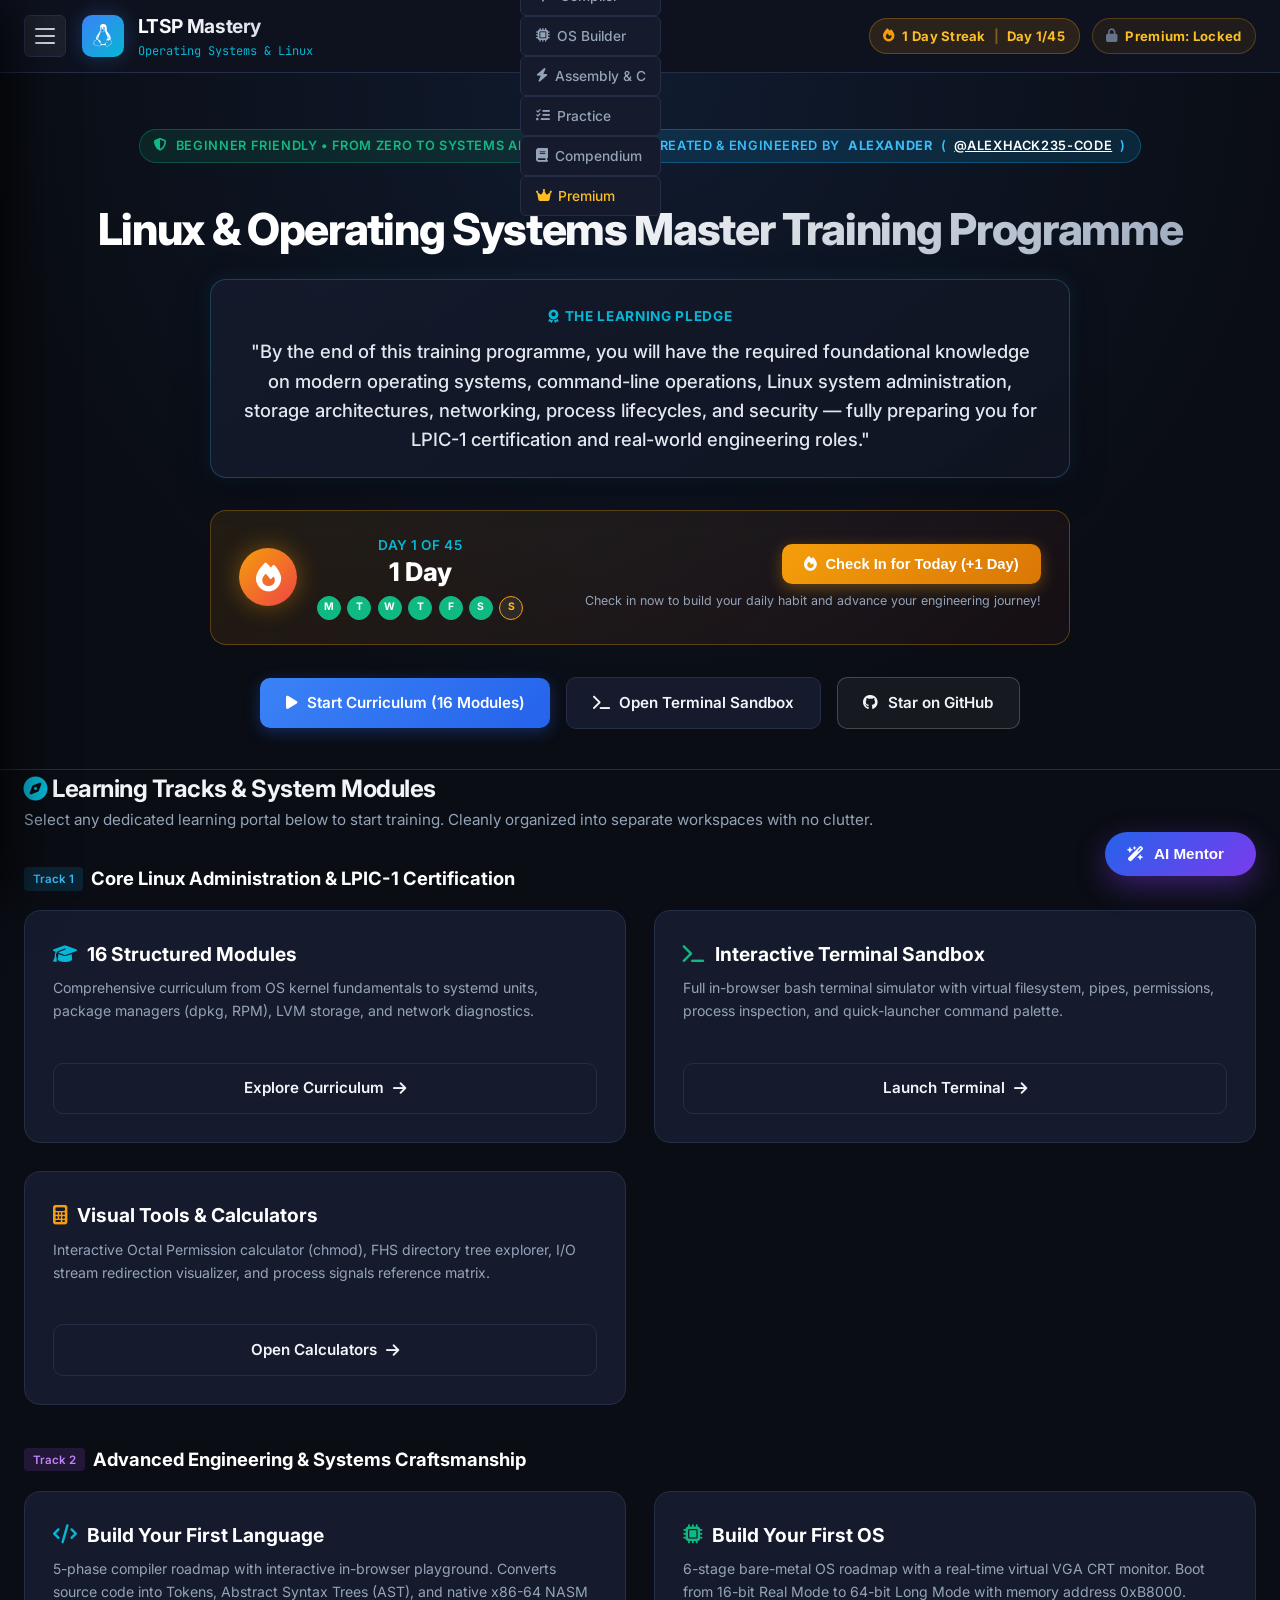
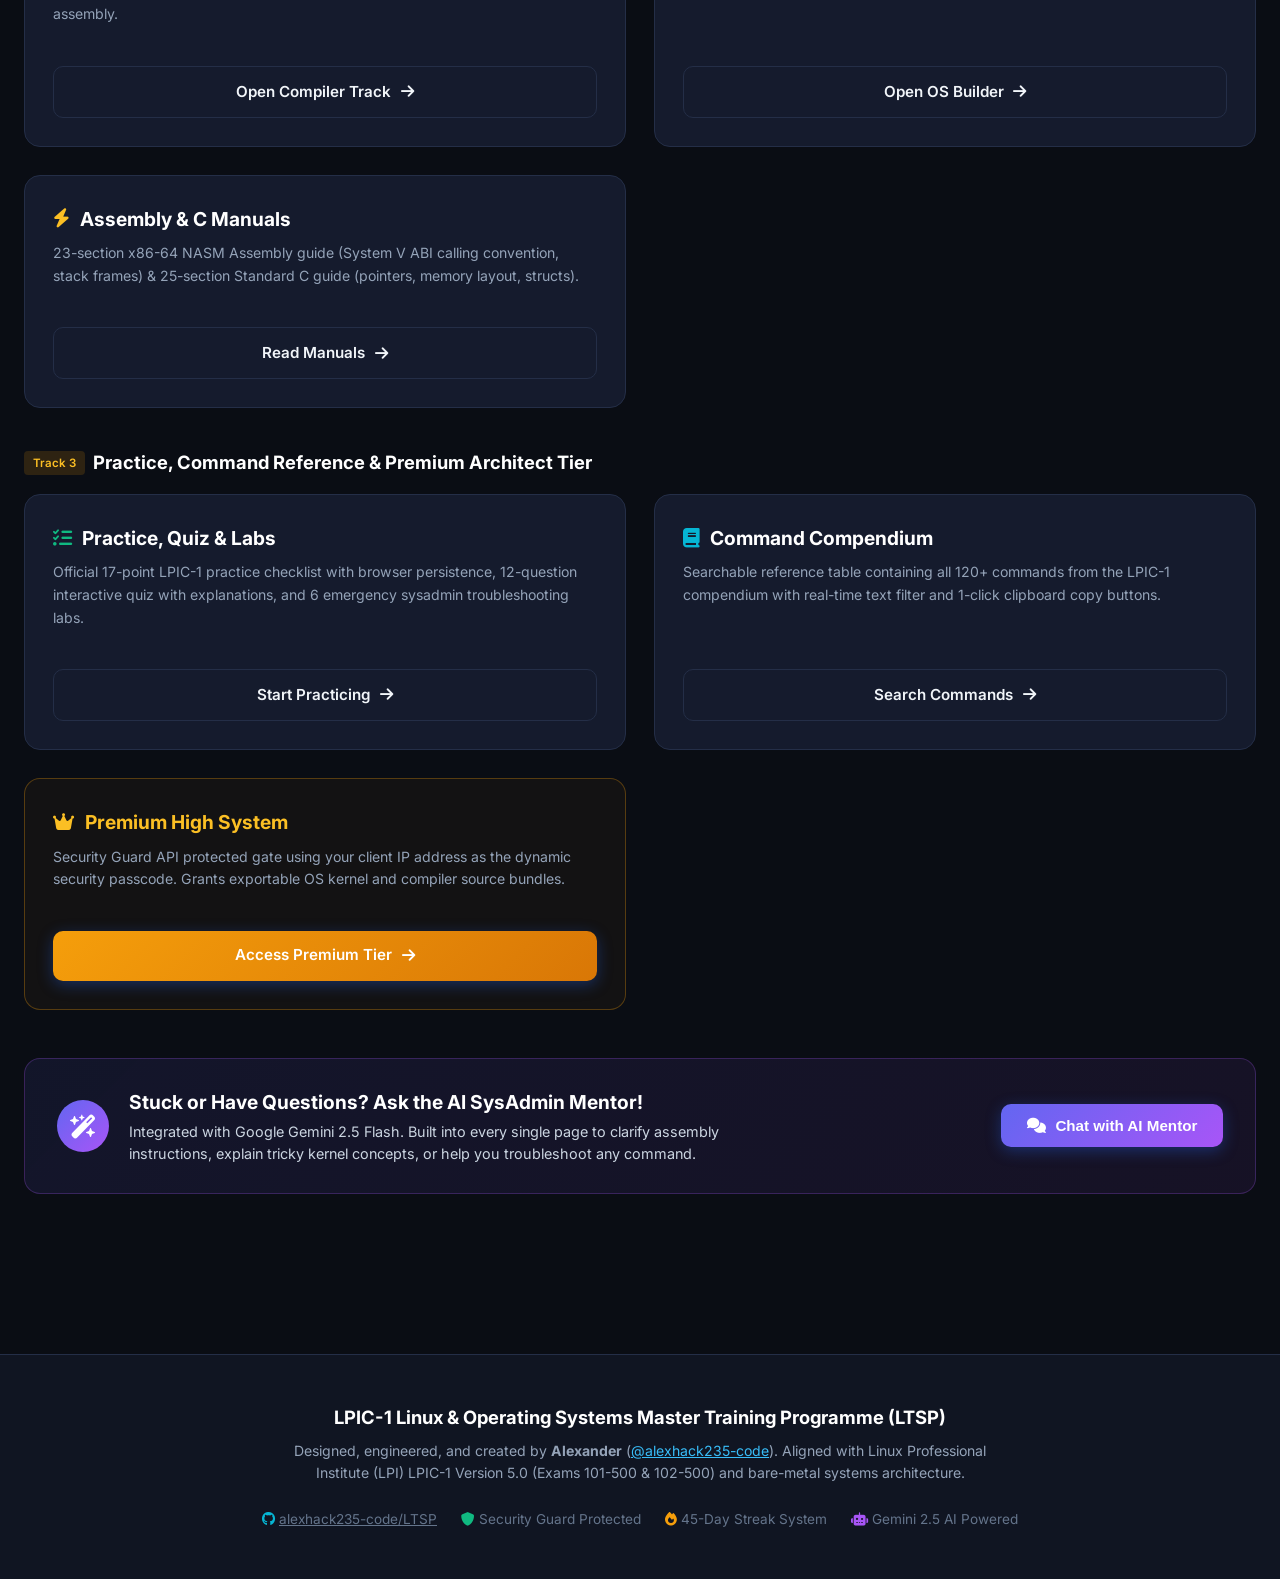
==== index.html @ 134904fe "feat: complete LTSP multi-page training platform & systems engineering suite" ====
<!DOCTYPE html>
<html lang="en">
<head>
  <meta charset="UTF-8">
  <meta name="viewport" content="width=device-width, initial-scale=1.0">
  <title>LTSP • Linux & Operating Systems Master Training Programme</title>
  <link rel="preconnect" href="https://fonts.googleapis.com">
  <link rel="preconnect" href="https://fonts.gstatic.com" crossorigin>
  <link href="https://fonts.googleapis.com/css2?family=Inter:wght@400;500;600;700;800&family=JetBrains+Mono:wght@400;500;700&display=swap" rel="stylesheet">
  <link rel="stylesheet" href="https://cdnjs.cloudflare.com/ajax/libs/font-awesome/6.5.1/css/all.min.css" />
  <link rel="stylesheet" href="css/styles.css">
</head>
<body>

  <!-- Top Header with Hamburger -->
  <header class="site-header">
    <div class="container header-inner">
      <div style="display: flex; align-items: center; gap: 1rem;">
        <button class="btn-hamburger" id="btn-hamburger" aria-label="Open Navigation Menu">
          <span></span><span></span><span></span>
        </button>
        <div class="brand-logo" onclick="location.href='index.html'">
          <div class="brand-icon"><i class="fa-brands fa-linux"></i></div>
          <div class="brand-text">
            <h1>LTSP Mastery</h1>
            <div class="brand-tagline">Operating Systems & Linux</div>
          </div>
        </div>
      </div>

      <!-- Quick Nav Links on Desktop -->
      <nav class="header-quick-nav">
        <a href="curriculum.html" class="quick-nav-link"><i class="fa-solid fa-graduation-cap"></i> Curriculum</a>
        <a href="terminal.html" class="quick-nav-link"><i class="fa-solid fa-terminal"></i> Terminal</a>
        <a href="tools.html" class="quick-nav-link"><i class="fa-solid fa-calculator"></i> Tools</a>
        <a href="language_builder.html" class="quick-nav-link"><i class="fa-solid fa-code"></i> Compiler</a>
        <a href="os_builder.html" class="quick-nav-link"><i class="fa-solid fa-microchip"></i> OS Builder</a>
        <a href="reference.html" class="quick-nav-link"><i class="fa-solid fa-bolt"></i> Assembly & C</a>
        <a href="practice.html" class="quick-nav-link"><i class="fa-solid fa-list-check"></i> Practice</a>
        <a href="compendium.html" class="quick-nav-link"><i class="fa-solid fa-book"></i> Compendium</a>
        <a href="premium.html" class="quick-nav-link" style="color: #fbbf24;"><i class="fa-solid fa-crown"></i> Premium</a>
      </nav>

      <div style="display: flex; align-items: center; gap: 0.75rem;">
        <div class="streak-navbar-badge" id="nav-streak-pill">
          <i class="fa-solid fa-fire text-warning"></i> <span>1 Day Streak</span>
        </div>
        <div class="streak-navbar-badge" id="nav-premium-badge" style="background: rgba(245,158,11,0.08); border-color: rgba(245,158,11,0.25);">
          <i class="fa-solid fa-lock text-muted"></i> <span>Premium: Locked</span>
        </div>
      </div>
    </div>
  </header>

  <!-- Hero Welcome Banner -->
  <section class="hero-banner">
    <div class="container">
      
      <div style="display: flex; align-items: center; justify-content: center; gap: 0.75rem; flex-wrap: wrap; margin-bottom: 1.25rem;">
        <div class="hero-pill">
          <i class="fa-solid fa-shield-halved"></i> Beginner Friendly • From Zero to Systems Architect
        </div>
        <div class="hero-pill" style="background: rgba(14, 165, 233, 0.15); border-color: rgba(14, 165, 233, 0.35); color: #38bdf8;">
          <i class="fa-brands fa-github"></i> Created & Engineered by <strong>Alexander</strong> (<a href="https://github.com/alexhack235-code/LTSP" target="_blank" style="color: #fff; text-decoration: underline;">@alexhack235-code</a>)
        </div>
      </div>

      <h2 class="hero-title">Linux & Operating Systems Master Training Programme</h2>
      
      <!-- Primary Learning Pledge -->
      <div class="hero-pledge-card">
        <div class="hero-pledge-badge">
          <i class="fa-solid fa-award"></i> The Learning Pledge
        </div>
        <p class="hero-pledge-text">
          "By the end of this training programme, you will have the required foundational knowledge on modern operating systems, command-line operations, Linux system administration, storage architectures, networking, process lifecycles, and security — fully preparing you for LPIC-1 certification and real-world engineering roles."
        </p>
      </div>

      <!-- Interactive Day & Streak Counter Widget -->
      <div class="streak-card-wrapper">
        <div class="streak-card-left">
          <div class="flame-icon-big">
            <i class="fa-solid fa-fire"></i>
          </div>
          <div>
            <div class="streak-challenge-text" id="challenge-day-big">Day 1 of 45-Day Systems Journey</div>
            <div class="streak-count-text" id="streak-count-big">1 Day Streak</div>
            <div class="streak-week-dots" id="streak-week-dots"></div>
          </div>
        </div>
        <div style="text-align: right;">
          <button class="btn-checkin" id="btn-daily-checkin">
            <i class="fa-solid fa-fire"></i> Check In for Today (+1 Day)
          </button>
          <div style="font-size: 0.78rem; color: #94a3b8; margin-top: 0.4rem;" id="streak-status-msg">
            Check in now to build your daily habit and advance your engineering journey!
          </div>
        </div>
      </div>

      <!-- Fast Action CTA Buttons -->
      <div class="hero-actions-row">
        <a href="curriculum.html" class="btn-primary">
          <i class="fa-solid fa-play"></i> Start Curriculum (16 Modules)
        </a>
        <a href="terminal.html" class="btn-secondary">
          <i class="fa-solid fa-terminal"></i> Open Terminal Sandbox
        </a>
        <a href="https://github.com/alexhack235-code/LTSP" target="_blank" class="btn-secondary" style="background: rgba(255,255,255,0.05); border-color: rgba(255,255,255,0.2);">
          <i class="fa-brands fa-github"></i> Star on GitHub
        </a>
      </div>

    </div>
  </section>

  <!-- Main Launchpad & Hub Navigation Section -->
  <main class="container" style="padding-bottom: 5rem;">
    
    <div class="section-header-row" style="margin-bottom: 2rem;">
      <div>
        <h3 class="section-title" style="font-size: 1.5rem;">
          <i class="fa-solid fa-compass" style="color: var(--accent-cyan);"></i> Learning Tracks & System Modules
        </h3>
        <p style="color: var(--text-secondary); font-size: 0.95rem;">
          Select any dedicated learning portal below to start training. Cleanly organized into separate workspaces with no clutter.
        </p>
      </div>
    </div>

    <!-- Category 1: Core Linux Administration & LPIC-1 -->
    <div style="margin-bottom: 2.5rem;">
      <div style="display: flex; align-items: center; gap: 0.5rem; margin-bottom: 1rem;">
        <span class="badge-tag" style="background: rgba(14, 165, 233, 0.15); color: #38bdf8; border-color: rgba(14, 165, 233, 0.3);">Track 1</span>
        <h4 style="font-size: 1.15rem; color: #fff; font-weight: 700;">Core Linux Administration & LPIC-1 Certification</h4>
      </div>

      <div class="tools-grid">
        <!-- Card 1: 16 Modules Curriculum -->
        <div class="tool-card" style="display: flex; flex-direction: column; justify-content: space-between;">
          <div>
            <div class="tool-card-title">
              <i class="fa-solid fa-graduation-cap" style="color: var(--accent-cyan);"></i> 16 Structured Modules
            </div>
            <p class="tool-card-desc">
              Comprehensive curriculum from OS kernel fundamentals to systemd units, package managers (dpkg, RPM), LVM storage, and network diagnostics.
            </p>
          </div>
          <a href="curriculum.html" class="btn-secondary" style="width: 100%; justify-content: center; margin-top: 1rem;">
            Explore Curriculum <i class="fa-solid fa-arrow-right"></i>
          </a>
        </div>

        <!-- Card 2: Interactive Terminal -->
        <div class="tool-card" style="display: flex; flex-direction: column; justify-content: space-between;">
          <div>
            <div class="tool-card-title">
              <i class="fa-solid fa-terminal" style="color: var(--accent-emerald);"></i> Interactive Terminal Sandbox
            </div>
            <p class="tool-card-desc">
              Full in-browser bash terminal simulator with virtual filesystem, pipes, permissions, process inspection, and quick-launcher command palette.
            </p>
          </div>
          <a href="terminal.html" class="btn-secondary" style="width: 100%; justify-content: center; margin-top: 1rem;">
            Launch Terminal <i class="fa-solid fa-arrow-right"></i>
          </a>
        </div>

        <!-- Card 3: Visual Tools -->
        <div class="tool-card" style="display: flex; flex-direction: column; justify-content: space-between;">
          <div>
            <div class="tool-card-title">
              <i class="fa-solid fa-calculator" style="color: var(--accent-amber);"></i> Visual Tools & Calculators
            </div>
            <p class="tool-card-desc">
              Interactive Octal Permission calculator (chmod), FHS directory tree explorer, I/O stream redirection visualizer, and process signals reference matrix.
            </p>
          </div>
          <a href="tools.html" class="btn-secondary" style="width: 100%; justify-content: center; margin-top: 1rem;">
            Open Calculators <i class="fa-solid fa-arrow-right"></i>
          </a>
        </div>
      </div>
    </div>

    <!-- Category 2: Advanced Engineering Tracks -->
    <div style="margin-bottom: 2.5rem;">
      <div style="display: flex; align-items: center; gap: 0.5rem; margin-bottom: 1rem;">
        <span class="badge-tag" style="background: rgba(168, 85, 247, 0.15); color: #c084fc; border-color: rgba(168, 85, 247, 0.3);">Track 2</span>
        <h4 style="font-size: 1.15rem; color: #fff; font-weight: 700;">Advanced Engineering & Systems Craftsmanship</h4>
      </div>

      <div class="tools-grid">
        <!-- Card 4: Build a Language -->
        <div class="tool-card" style="display: flex; flex-direction: column; justify-content: space-between;">
          <div>
            <div class="tool-card-title">
              <i class="fa-solid fa-code" style="color: var(--accent-cyan);"></i> Build Your First Language
            </div>
            <p class="tool-card-desc">
              5-phase compiler roadmap with interactive in-browser playground. Converts source code into Tokens, Abstract Syntax Trees (AST), and native x86-64 NASM assembly.
            </p>
          </div>
          <a href="language_builder.html" class="btn-secondary" style="width: 100%; justify-content: center; margin-top: 1rem;">
            Open Compiler Track <i class="fa-solid fa-arrow-right"></i>
          </a>
        </div>

        <!-- Card 5: Build an OS -->
        <div class="tool-card" style="display: flex; flex-direction: column; justify-content: space-between;">
          <div>
            <div class="tool-card-title">
              <i class="fa-solid fa-microchip" style="color: var(--accent-emerald);"></i> Build Your First OS
            </div>
            <p class="tool-card-desc">
              6-stage bare-metal OS roadmap with a real-time virtual VGA CRT monitor. Boot from 16-bit Real Mode to 64-bit Long Mode with memory address 0xB8000.
            </p>
          </div>
          <a href="os_builder.html" class="btn-secondary" style="width: 100%; justify-content: center; margin-top: 1rem;">
            Open OS Builder <i class="fa-solid fa-arrow-right"></i>
          </a>
        </div>

        <!-- Card 6: Assembly & C Manuals -->
        <div class="tool-card" style="display: flex; flex-direction: column; justify-content: space-between;">
          <div>
            <div class="tool-card-title">
              <i class="fa-solid fa-bolt" style="color: #fbbf24;"></i> Assembly & C Manuals
            </div>
            <p class="tool-card-desc">
              23-section x86-64 NASM Assembly guide (System V ABI calling convention, stack frames) & 25-section Standard C guide (pointers, memory layout, structs).
            </p>
          </div>
          <a href="reference.html" class="btn-secondary" style="width: 100%; justify-content: center; margin-top: 1rem;">
            Read Manuals <i class="fa-solid fa-arrow-right"></i>
          </a>
        </div>
      </div>
    </div>

    <!-- Category 3: Practice, Reference & Premium -->
    <div style="margin-bottom: 2.5rem;">
      <div style="display: flex; align-items: center; gap: 0.5rem; margin-bottom: 1rem;">
        <span class="badge-tag" style="background: rgba(245, 158, 11, 0.15); color: #fbbf24; border-color: rgba(245, 158, 11, 0.3);">Track 3</span>
        <h4 style="font-size: 1.15rem; color: #fff; font-weight: 700;">Practice, Command Reference & Premium Architect Tier</h4>
      </div>

      <div class="tools-grid">
        <!-- Card 7: Practice & Labs -->
        <div class="tool-card" style="display: flex; flex-direction: column; justify-content: space-between;">
          <div>
            <div class="tool-card-title">
              <i class="fa-solid fa-list-check" style="color: var(--accent-emerald);"></i> Practice, Quiz & Labs
            </div>
            <p class="tool-card-desc">
              Official 17-point LPIC-1 practice checklist with browser persistence, 12-question interactive quiz with explanations, and 6 emergency sysadmin troubleshooting labs.
            </p>
          </div>
          <a href="practice.html" class="btn-secondary" style="width: 100%; justify-content: center; margin-top: 1rem;">
            Start Practicing <i class="fa-solid fa-arrow-right"></i>
          </a>
        </div>

        <!-- Card 8: Command Compendium -->
        <div class="tool-card" style="display: flex; flex-direction: column; justify-content: space-between;">
          <div>
            <div class="tool-card-title">
              <i class="fa-solid fa-book" style="color: var(--accent-cyan);"></i> Command Compendium
            </div>
            <p class="tool-card-desc">
              Searchable reference table containing all 120+ commands from the LPIC-1 compendium with real-time text filter and 1-click clipboard copy buttons.
            </p>
          </div>
          <a href="compendium.html" class="btn-secondary" style="width: 100%; justify-content: center; margin-top: 1rem;">
            Search Commands <i class="fa-solid fa-arrow-right"></i>
          </a>
        </div>

        <!-- Card 9: Premium High System -->
        <div class="tool-card" style="display: flex; flex-direction: column; justify-content: space-between; border-color: rgba(245, 158, 11, 0.3); background: rgba(245, 158, 11, 0.04);">
          <div>
            <div class="tool-card-title" style="color: #fbbf24;">
              <i class="fa-solid fa-crown" style="color: #fbbf24;"></i> Premium High System
            </div>
            <p class="tool-card-desc">
              Security Guard API protected gate using your client IP address as the dynamic security passcode. Grants exportable OS kernel and compiler source bundles.
            </p>
          </div>
          <a href="premium.html" class="btn-primary" style="width: 100%; justify-content: center; margin-top: 1rem; background: linear-gradient(135deg, #f59e0b, #d97706);">
            Access Premium Tier <i class="fa-solid fa-arrow-right"></i>
          </a>
        </div>
      </div>
    </div>

    <!-- AI Mentor Spotlight Card -->
    <div style="background: linear-gradient(135deg, rgba(99, 102, 241, 0.1), rgba(168, 85, 247, 0.08)); border: 1px solid rgba(168, 85, 247, 0.25); border-radius: var(--radius-lg); padding: 1.75rem 2rem; display: flex; align-items: center; justify-content: space-between; flex-wrap: wrap; gap: 1.5rem; margin-top: 3rem;">
      <div style="display: flex; align-items: center; gap: 1.25rem;">
        <div style="width: 52px; height: 52px; border-radius: 50%; background: linear-gradient(135deg, #6366f1, #a855f7); display: flex; align-items: center; justify-content: center; color: #fff; font-size: 1.5rem; flex-shrink: 0;">
          <i class="fa-solid fa-wand-magic-sparkles"></i>
        </div>
        <div>
          <h4 style="color: #fff; font-size: 1.2rem; font-weight: 700; margin-bottom: 0.25rem;">
            Stuck or Have Questions? Ask the AI SysAdmin Mentor!
          </h4>
          <p style="color: #cbd5e1; font-size: 0.9rem; max-width: 650px; line-height: 1.5;">
            Integrated with Google Gemini 2.5 Flash. Built into every single page to clarify assembly instructions, explain tricky kernel concepts, or help you troubleshoot any command.
          </p>
        </div>
      </div>
      <button class="btn-primary" onclick="document.getElementById('btn-toggle-gemini')?.click()" style="background: linear-gradient(135deg, #6366f1, #a855f7);">
        <i class="fa-solid fa-comments"></i> Chat with AI Mentor
      </button>
    </div>

  </main>

  <!-- App Footer with Alexander Attribution -->
  <footer style="margin-top: 5rem; border-top: 1px solid var(--border-subtle); padding: 3rem 0; background: var(--bg-secondary); text-align: center;">
    <div class="container">
      <div style="font-weight: 700; color: #fff; font-size: 1.15rem; margin-bottom: 0.5rem;">
        LPIC-1 Linux & Operating Systems Master Training Programme (LTSP)
      </div>
      <p style="font-size: 0.88rem; color: var(--text-secondary); max-width: 700px; margin: 0 auto 1.5rem; line-height: 1.6;">
        Designed, engineered, and created by <strong>Alexander</strong> (<a href="https://github.com/alexhack235-code" target="_blank" style="color: #38bdf8; text-decoration: underline;">@alexhack235-code</a>). Aligned with Linux Professional Institute (LPI) LPIC-1 Version 5.0 (Exams 101-500 & 102-500) and bare-metal systems architecture.
      </p>
      <div style="display: flex; justify-content: center; gap: 1.5rem; font-size: 0.85rem; color: var(--text-muted); flex-wrap: wrap;">
        <span><i class="fa-brands fa-github text-cyan"></i> <a href="https://github.com/alexhack235-code/LTSP" target="_blank" style="color: inherit; text-decoration: underline;">alexhack235-code/LTSP</a></span>
        <span><i class="fa-solid fa-shield text-emerald"></i> Security Guard Protected</span>
        <span><i class="fa-solid fa-fire text-warning"></i> 45-Day Streak System</span>
        <span><i class="fa-solid fa-robot" style="color: #a855f7;"></i> Gemini 2.5 AI Powered</span>
      </div>
    </div>
  </footer>

  <!-- Toast Notification Container -->
  <div class="toast-container" id="toast-container"></div>

  <!-- JavaScript Modules -->
  <script src="js/advanced_data.js"></script>
  <script src="js/advanced_app.js"></script>
  <script src="js/navigation.js"></script>
  <script src="js/ai_assistant.js"></script>
</body>
</html>
---- css/styles.css ----
/* ==========================================================================
   LPIC-1 Linux Training Platform - Master Stylesheet
   Modern, Cyber-Terminal, Accessible & Beginner-Friendly UI
   ========================================================================== */

:root {
  --bg-primary: #0a0d14;
  --bg-secondary: #101522;
  --bg-card: #151b2d;
  --bg-card-hover: #1b233a;
  --bg-code: #0b0f19;
  --border-subtle: #242e47;
  --border-focus: #3b82f6;

  --accent-emerald: #10b981;
  --accent-emerald-glow: rgba(16, 185, 129, 0.2);
  --accent-cyan: #06b6d4;
  --accent-blue: #3b82f6;
  --accent-indigo: #6366f1;
  --accent-amber: #f59e0b;
  --accent-rose: #f43f5e;

  --text-main: #f1f5f9;
  --text-secondary: #94a3b8;
  --text-muted: #64748b;
  --text-highlight: #38bdf8;

  --font-sans: 'Inter', -apple-system, BlinkMacSystemFont, 'Segoe UI', Roboto, sans-serif;
  --font-mono: 'JetBrains Mono', 'Fira Code', Menlo, Monaco, Consolas, monospace;

  --radius-sm: 6px;
  --radius-md: 10px;
  --radius-lg: 16px;
  --radius-xl: 22px;

  --shadow-card: 0 10px 30px -10px rgba(0, 0, 0, 0.5);
  --shadow-glow: 0 0 25px -5px rgba(56, 189, 248, 0.15);
  --transition: all 0.25s cubic-bezier(0.16, 1, 0.3, 1);
}

/* Base & Reset */
* {
  box-sizing: border-box;
  margin: 0;
  padding: 0;
}

body {
  background-color: var(--bg-primary);
  color: var(--text-main);
  font-family: var(--font-sans);
  line-height: 1.6;
  overflow-x: hidden;
  -webkit-font-smoothing: antialiased;
}

a {
  color: var(--accent-cyan);
  text-decoration: none;
  transition: var(--transition);
}

a:hover {
  text-decoration: underline;
}

/* Layout Container */
.container {
  max-width: 1280px;
  margin: 0 auto;
  padding: 0 1.5rem;
}

/* Top App Header / Navbar */
.site-header {
  background: rgba(16, 21, 34, 0.85);
  backdrop-filter: blur(14px);
  border-bottom: 1px solid var(--border-subtle);
  position: sticky;
  top: 0;
  z-index: 100;
}

.header-inner {
  display: flex;
  align-items: center;
  justify-content: space-between;
  height: 72px;
}

.brand-logo {
  display: flex;
  align-items: center;
  gap: 0.85rem;
  cursor: pointer;
}

.brand-icon {
  width: 42px;
  height: 42px;
  background: linear-gradient(135deg, var(--accent-blue), var(--accent-cyan));
  border-radius: var(--radius-md);
  display: flex;
  align-items: center;
  justify-content: center;
  font-size: 1.4rem;
  color: #fff;
  box-shadow: 0 0 20px rgba(59, 130, 246, 0.3);
}

.brand-text h1 {
  font-size: 1.2rem;
  font-weight: 700;
  letter-spacing: -0.02em;
  background: linear-gradient(to right, #fff, #cbd5e1);
  -webkit-background-clip: text;
  -webkit-text-fill-color: transparent;
}

.brand-tagline {
  font-size: 0.75rem;
  color: var(--accent-cyan);
  font-family: var(--font-mono);
}

/* Navigation Tabs */
.nav-tabs-wrapper {
  display: flex;
  gap: 0.35rem;
}

.nav-tab-btn {
  background: transparent;
  border: none;
  color: var(--text-secondary);
  padding: 0.55rem 1rem;
  font-size: 0.9rem;
  font-weight: 500;
  border-radius: var(--radius-sm);
  cursor: pointer;
  display: flex;
  align-items: center;
  gap: 0.5rem;
  transition: var(--transition);
}

.nav-tab-btn:hover {
  color: var(--text-main);
  background: rgba(255, 255, 255, 0.05);
}

.nav-tab-btn.active {
  color: #fff;
  background: var(--bg-card);
  border: 1px solid var(--border-subtle);
  box-shadow: 0 2px 10px rgba(0, 0, 0, 0.2);
}

.nav-tab-btn.active i {
  color: var(--accent-cyan);
}

/* Hero Section */
.hero-banner {
  padding: 3.5rem 0 2.5rem;
  background: radial-gradient(circle at top center, rgba(59, 130, 246, 0.12), transparent 70%);
  border-bottom: 1px solid var(--border-subtle);
  text-align: center;
}

.hero-pill {
  display: inline-flex;
  align-items: center;
  gap: 0.5rem;
  padding: 0.35rem 0.9rem;
  border-radius: 9999px;
  background: rgba(16, 185, 129, 0.12);
  border: 1px solid rgba(16, 185, 129, 0.3);
  color: var(--accent-emerald);
  font-size: 0.8rem;
  font-weight: 600;
  margin-bottom: 1.25rem;
  text-transform: uppercase;
  letter-spacing: 0.05em;
}

.hero-title {
  font-size: 2.75rem;
  font-weight: 800;
  line-height: 1.2;
  letter-spacing: -0.03em;
  margin-bottom: 1rem;
  background: linear-gradient(135deg, #ffffff 40%, #94a3b8 100%);
  -webkit-background-clip: text;
  -webkit-text-fill-color: transparent;
}

.hero-pledge-card {
  max-width: 860px;
  margin: 1.5rem auto 2rem;
  padding: 1.4rem 1.8rem;
  background: linear-gradient(145deg, rgba(21, 27, 45, 0.9), rgba(16, 21, 34, 0.95));
  border: 1px solid rgba(56, 189, 248, 0.25);
  border-radius: var(--radius-lg);
  box-shadow: 0 10px 40px -10px rgba(0, 0, 0, 0.6), 0 0 20px rgba(56, 189, 248, 0.1);
  position: relative;
}

.hero-pledge-badge {
  display: inline-flex;
  align-items: center;
  gap: 0.4rem;
  color: var(--accent-cyan);
  font-size: 0.85rem;
  font-weight: 700;
  text-transform: uppercase;
  letter-spacing: 0.05em;
  margin-bottom: 0.6rem;
}

.hero-pledge-text {
  font-size: 1.15rem;
  color: #e2e8f0;
  font-weight: 500;
  line-height: 1.6;
}

.hero-actions-row {
  display: flex;
  align-items: center;
  justify-content: center;
  gap: 1rem;
  margin-top: 1.5rem;
}

.btn-primary {
  background: linear-gradient(135deg, var(--accent-blue), #2563eb);
  color: #fff;
  border: none;
  padding: 0.8rem 1.6rem;
  font-size: 0.95rem;
  font-weight: 600;
  border-radius: var(--radius-md);
  cursor: pointer;
  display: inline-flex;
  align-items: center;
  gap: 0.6rem;
  box-shadow: 0 4px 15px rgba(37, 99, 235, 0.35);
  transition: var(--transition);
}

.btn-primary:hover {
  transform: translateY(-2px);
  box-shadow: 0 6px 20px rgba(37, 99, 235, 0.5);
  text-decoration: none;
}

.btn-secondary {
  background: var(--bg-card);
  color: var(--text-main);
  border: 1px solid var(--border-subtle);
  padding: 0.8rem 1.6rem;
  font-size: 0.95rem;
  font-weight: 600;
  border-radius: var(--radius-md);
  cursor: pointer;
  display: inline-flex;
  align-items: center;
  gap: 0.6rem;
  transition: var(--transition);
}

.btn-secondary:hover {
  background: var(--bg-card-hover);
  border-color: var(--text-secondary);
  text-decoration: none;
}

/* What You Get Grid */
.what-you-get-grid {
  display: grid;
  grid-template-columns: repeat(auto-fit, minmax(280px, 1fr));
  gap: 1.25rem;
  margin-top: 2rem;
  text-align: left;
}

.feature-box {
  background: var(--bg-card);
  border: 1px solid var(--border-subtle);
  padding: 1.25rem;
  border-radius: var(--radius-md);
  display: flex;
  align-items: flex-start;
  gap: 1rem;
  transition: var(--transition);
}

.feature-box:hover {
  transform: translateY(-3px);
  border-color: rgba(56, 189, 248, 0.4);
  box-shadow: var(--shadow-card);
}

.feature-box i {
  font-size: 1.4rem;
  color: var(--accent-cyan);
  padding: 0.6rem;
  background: rgba(6, 182, 212, 0.1);
  border-radius: var(--radius-sm);
}

.feature-box h4 {
  font-size: 1rem;
  font-weight: 600;
  color: #fff;
  margin-bottom: 0.25rem;
}

.feature-box p {
  font-size: 0.85rem;
  color: var(--text-secondary);
  line-height: 1.45;
}

/* Tab Content Areas */
.tab-pane {
  display: none;
  padding: 2.5rem 0 4rem;
}

.tab-pane.active {
  display: block;
  animation: fadeIn 0.3s ease-in-out;
}

@keyframes fadeIn {
  from { opacity: 0; transform: translateY(6px); }
  to { opacity: 1; transform: translateY(0); }
}

/* Module Accordion */
.section-header-row {
  display: flex;
  align-items: center;
  justify-content: space-between;
  margin-bottom: 1.75rem;
}

.section-title {
  font-size: 1.75rem;
  font-weight: 700;
  letter-spacing: -0.02em;
}

.module-card {
  background: var(--bg-card);
  border: 1px solid var(--border-subtle);
  border-radius: var(--radius-lg);
  margin-bottom: 1.25rem;
  overflow: hidden;
  transition: var(--transition);
}

.module-card:hover {
  border-color: rgba(59, 130, 246, 0.3);
}

.module-header {
  padding: 1.25rem 1.5rem;
  display: flex;
  align-items: center;
  justify-content: space-between;
  cursor: pointer;
  user-select: none;
  background: var(--bg-card);
  transition: var(--transition);
}

.module-header:hover {
  background: var(--bg-card-hover);
}

.module-header-left {
  display: flex;
  align-items: center;
  gap: 1.2rem;
}

.module-icon-box {
  width: 48px;
  height: 48px;
  border-radius: var(--radius-md);
  background: rgba(59, 130, 246, 0.1);
  border: 1px solid rgba(59, 130, 246, 0.25);
  display: flex;
  align-items: center;
  justify-content: center;
  font-size: 1.25rem;
  color: var(--accent-cyan);
}

.module-badge-row {
  display: flex;
  gap: 0.5rem;
  margin-bottom: 0.25rem;
}

.badge-module {
  font-size: 0.72rem;
  font-weight: 700;
  text-transform: uppercase;
  background: rgba(59, 130, 246, 0.2);
  color: var(--accent-blue);
  padding: 0.15rem 0.55rem;
  border-radius: 4px;
}

.badge-tag {
  font-size: 0.72rem;
  font-weight: 600;
  background: rgba(255, 255, 255, 0.06);
  color: var(--text-secondary);
  padding: 0.15rem 0.55rem;
  border-radius: 4px;
}

.module-title {
  font-size: 1.15rem;
  font-weight: 600;
  color: #fff;
}

.module-header-right {
  display: flex;
  align-items: center;
  gap: 1rem;
}

.cmd-count {
  font-size: 0.85rem;
  color: var(--text-muted);
  font-family: var(--font-mono);
}

.toggle-arrow {
  color: var(--text-secondary);
  transition: transform 0.3s ease;
}

.module-card.open .toggle-arrow {
  transform: rotate(180deg);
}

.module-content {
  display: none;
  padding: 1.5rem;
  border-top: 1px solid var(--border-subtle);
  background: rgba(16, 21, 34, 0.5);
}

.module-card.open .module-content {
  display: block;
}

/* Module Summary & Analogy Box */
.module-summary-box {
  margin-bottom: 1.5rem;
}

.module-desc {
  font-size: 0.95rem;
  color: #cbd5e1;
  margin-bottom: 1rem;
}

.beginner-analogy-box {
  background: linear-gradient(135deg, rgba(245, 158, 11, 0.08), rgba(245, 158, 11, 0.03));
  border-left: 4px solid var(--accent-amber);
  border-radius: 0 var(--radius-sm) var(--radius-sm) 0;
  padding: 1rem 1.25rem;
}

.analogy-badge {
  font-size: 0.8rem;
  font-weight: 700;
  color: var(--accent-amber);
  text-transform: uppercase;
  letter-spacing: 0.05em;
  margin-bottom: 0.4rem;
  display: flex;
  align-items: center;
  gap: 0.4rem;
}

.analogy-text {
  font-size: 0.92rem;
  color: #fde68a;
  line-height: 1.5;
}

/* Key Concepts Cards */
.concepts-section {
  margin-bottom: 1.75rem;
}

.section-subheading {
  font-size: 0.95rem;
  font-weight: 700;
  text-transform: uppercase;
  letter-spacing: 0.05em;
  color: var(--accent-cyan);
  margin-bottom: 0.9rem;
  display: flex;
  align-items: center;
  gap: 0.5rem;
}

.concepts-grid {
  display: grid;
  grid-template-columns: repeat(auto-fit, minmax(280px, 1fr));
  gap: 1rem;
}

.concept-card {
  background: var(--bg-card);
  border: 1px solid var(--border-subtle);
  border-radius: var(--radius-md);
  padding: 1rem;
}

.concept-title {
  font-size: 0.95rem;
  font-weight: 600;
  color: #fff;
  margin-bottom: 0.4rem;
}

.concept-text {
  font-size: 0.85rem;
  color: var(--text-secondary);
  line-height: 1.5;
}

/* Commands Table */
.commands-table-wrapper {
  overflow-x: auto;
  border-radius: var(--radius-md);
  border: 1px solid var(--border-subtle);
  background: var(--bg-code);
}

.commands-table {
  width: 100%;
  border-collapse: collapse;
  font-size: 0.9rem;
  text-align: left;
}

.commands-table th {
  background: rgba(255, 255, 255, 0.03);
  padding: 0.85rem 1rem;
  font-weight: 600;
  color: var(--text-secondary);
  border-bottom: 1px solid var(--border-subtle);
  font-size: 0.8rem;
  text-transform: uppercase;
  letter-spacing: 0.05em;
}

.commands-table td {
  padding: 0.85rem 1rem;
  border-bottom: 1px solid rgba(255, 255, 255, 0.04);
  vertical-align: middle;
}

.commands-table tr:last-child td {
  border-bottom: none;
}

.commands-table tr:hover {
  background: rgba(255, 255, 255, 0.02);
}

.cmd-name {
  font-family: var(--font-mono);
  font-weight: 700;
  color: #38bdf8;
  font-size: 0.95rem;
}

.cmd-purpose {
  color: #e2e8f0;
  font-weight: 500;
}

.cmd-tip {
  font-size: 0.8rem;
  color: var(--text-muted);
  margin-top: 0.25rem;
  display: flex;
  align-items: center;
  gap: 0.4rem;
}

.cmd-tip i {
  color: var(--accent-cyan);
}

.cmd-example-block {
  background: rgba(0, 0, 0, 0.4);
  border: 1px solid rgba(255, 255, 255, 0.08);
  border-radius: 4px;
  padding: 0.35rem 0.65rem;
  font-family: var(--font-mono);
  font-size: 0.85rem;
  color: #a7f3d0;
  display: inline-block;
  white-space: nowrap;
}

.btn-copy-code {
  background: rgba(255, 255, 255, 0.05);
  border: 1px solid var(--border-subtle);
  color: var(--text-secondary);
  border-radius: var(--radius-sm);
  padding: 0.35rem 0.65rem;
  font-size: 0.78rem;
  cursor: pointer;
  display: flex;
  align-items: center;
  gap: 0.35rem;
  transition: var(--transition);
}

.btn-copy-code:hover {
  background: rgba(255, 255, 255, 0.12);
  color: #fff;
  border-color: var(--text-secondary);
}

.btn-copy-code.btn-copied {
  background: rgba(16, 185, 129, 0.2);
  color: var(--accent-emerald);
  border-color: var(--accent-emerald);
}

/* ==========================================================================
   Terminal Window Simulator Styling
   ========================================================================== */
.terminal-window {
  background: #090d16;
  border: 1px solid #232d42;
  border-radius: var(--radius-lg);
  box-shadow: 0 25px 60px -15px rgba(0, 0, 0, 0.8), 0 0 30px rgba(6, 182, 212, 0.1);
  overflow: hidden;
  font-family: var(--font-mono);
}

.terminal-titlebar {
  background: #121826;
  padding: 0.75rem 1.25rem;
  display: flex;
  align-items: center;
  justify-content: space-between;
  border-bottom: 1px solid #232d42;
}

.terminal-dots {
  display: flex;
  gap: 0.5rem;
}

.dot {
  width: 12px;
  height: 12px;
  border-radius: 50%;
}

.dot-red { background: #ef4444; }
.dot-yellow { background: #f59e0b; }
.dot-green { background: #10b981; }

.terminal-title {
  font-size: 0.82rem;
  color: #94a3b8;
  font-weight: 500;
}

.terminal-actions {
  display: flex;
  gap: 0.5rem;
}

.btn-term-action {
  background: rgba(255, 255, 255, 0.06);
  border: 1px solid #2b354c;
  color: #cbd5e1;
  font-size: 0.75rem;
  padding: 0.2rem 0.6rem;
  border-radius: 4px;
  cursor: pointer;
  transition: var(--transition);
}

.btn-term-action:hover {
  background: rgba(255, 255, 255, 0.15);
  color: #fff;
}

.terminal-body {
  height: 480px;
  padding: 1.25rem;
  overflow-y: auto;
  font-size: 0.9rem;
  line-height: 1.5;
  color: #e2e8f0;
}

.term-line {
  margin-bottom: 0.35rem;
  white-space: pre-wrap;
  word-break: break-all;
}

.welcome-msg {
  padding-bottom: 0.8rem;
  margin-bottom: 0.8rem;
  border-bottom: 1px dashed #232d42;
}

.badge-code {
  background: #1e293b;
  color: #38bdf8;
  padding: 0.15rem 0.4rem;
  border-radius: 4px;
  font-size: 0.85em;
}

.terminal-input-bar {
  display: flex;
  align-items: center;
  padding: 0.8rem 1.25rem;
  background: #0d121f;
  border-top: 1px solid #232d42;
}

.term-prompt {
  white-space: nowrap;
  font-weight: 600;
}

.prompt-user {
  color: #10b981;
}

.prompt-path {
  color: #38bdf8;
}

.term-input {
  flex: 1;
  background: transparent;
  border: none;
  outline: none;
  font-family: var(--font-mono);
  font-size: 0.92rem;
  color: #f8fafc;
  caret-color: #38bdf8;
  padding-left: 0.5rem;
}

.text-emerald { color: #10b981; }
.text-cyan { color: #06b6d4; }
.text-warning { color: #f59e0b; }
.text-danger { color: #ef4444; }
.text-muted { color: #64748b; }

/* ==========================================================================
   Visual Tools & Calculators
   ========================================================================== */
.tools-grid {
  display: grid;
  grid-template-columns: repeat(auto-fit, minmax(420px, 1fr));
  gap: 1.75rem;
}

.tool-card {
  background: var(--bg-card);
  border: 1px solid var(--border-subtle);
  border-radius: var(--radius-lg);
  padding: 1.75rem;
}

.tool-card-title {
  font-size: 1.2rem;
  font-weight: 700;
  margin-bottom: 0.5rem;
  display: flex;
  align-items: center;
  gap: 0.6rem;
  color: #fff;
}

.tool-card-desc {
  font-size: 0.88rem;
  color: var(--text-secondary);
  margin-bottom: 1.5rem;
}

/* Octal Calculator UI */
.octal-matrix-grid {
  display: grid;
  grid-template-columns: 1fr 1fr 1fr;
  gap: 1rem;
  margin-bottom: 1.5rem;
}

.perm-entity-box {
  background: rgba(0, 0, 0, 0.25);
  border: 1px solid var(--border-subtle);
  border-radius: var(--radius-md);
  padding: 1rem;
  text-align: center;
}

.perm-entity-title {
  font-size: 0.85rem;
  font-weight: 700;
  text-transform: uppercase;
  color: var(--accent-cyan);
  margin-bottom: 0.75rem;
}

.perm-toggle-row {
  display: flex;
  align-items: center;
  justify-content: space-between;
  margin-bottom: 0.5rem;
  font-size: 0.85rem;
}

.perm-toggle-row label {
  cursor: pointer;
  display: flex;
  align-items: center;
  gap: 0.4rem;
}

.calc-results-display {
  background: #090d16;
  border: 1px solid var(--border-subtle);
  border-radius: var(--radius-md);
  padding: 1.25rem;
  text-align: center;
}

.calc-big-number {
  font-size: 2.5rem;
  font-weight: 800;
  font-family: var(--font-mono);
  color: var(--accent-emerald);
  letter-spacing: 0.1em;
}

.calc-symbolic-badge {
  display: inline-block;
  background: rgba(56, 189, 248, 0.15);
  border: 1px solid rgba(56, 189, 248, 0.3);
  color: #38bdf8;
  font-family: var(--font-mono);
  font-size: 1rem;
  padding: 0.25rem 0.75rem;
  border-radius: 4px;
  margin: 0.5rem 0;
}

.calc-cmd-preview {
  font-family: var(--font-mono);
  color: #a7f3d0;
  font-size: 0.95rem;
  margin-top: 0.5rem;
}

.calc-explanation-text {
  font-size: 0.82rem;
  color: var(--text-secondary);
  margin-top: 0.75rem;
  line-height: 1.4;
}

/* FHS Directory Explorer */
.fhs-nodes-flex {
  display: flex;
  flex-wrap: wrap;
  gap: 0.5rem;
  margin-bottom: 1.25rem;
}

.fhs-node-btn {
  background: rgba(255, 255, 255, 0.05);
  border: 1px solid var(--border-subtle);
  color: var(--text-main);
  font-family: var(--font-mono);
  font-size: 0.85rem;
  padding: 0.4rem 0.8rem;
  border-radius: var(--radius-sm);
  cursor: pointer;
  transition: var(--transition);
}

.fhs-node-btn:hover {
  background: rgba(255, 255, 255, 0.1);
  border-color: var(--accent-blue);
}

.fhs-node-btn.active {
  background: var(--accent-blue);
  color: #fff;
  border-color: var(--accent-blue);
}

.fhs-detail-card {
  background: #090d16;
  border: 1px solid var(--border-subtle);
  border-radius: var(--radius-md);
  padding: 1.25rem;
}

.fhs-detail-title {
  font-size: 1.1rem;
  font-family: var(--font-mono);
  color: var(--accent-cyan);
  margin-bottom: 0.5rem;
}

.fhs-detail-desc {
  font-size: 0.9rem;
  color: #cbd5e1;
  line-height: 1.5;
}

/* Redirection Diagram */
.redir-tabs {
  display: flex;
  flex-wrap: wrap;
  gap: 0.5rem;
  margin-bottom: 1.25rem;
}

.redir-tab-btn {
  background: rgba(255, 255, 255, 0.05);
  border: 1px solid var(--border-subtle);
  color: var(--text-secondary);
  font-size: 0.8rem;
  font-weight: 600;
  padding: 0.4rem 0.8rem;
  border-radius: var(--radius-sm);
  cursor: pointer;
}

.redir-tab-btn.active {
  background: var(--accent-cyan);
  color: #000;
  border-color: var(--accent-cyan);
}

.redir-visual-box {
  background: #090d16;
  border: 1px solid var(--border-subtle);
  border-radius: var(--radius-md);
  padding: 1.25rem;
}

.redir-title {
  font-size: 1rem;
  font-weight: 700;
  color: #fff;
  margin-bottom: 0.25rem;
}

.redir-syntax-badge {
  font-family: var(--font-mono);
  color: #10b981;
  font-size: 0.95rem;
  margin-bottom: 0.75rem;
  display: inline-block;
}

.redir-stream-diagram {
  background: rgba(0, 0, 0, 0.4);
  border: 1px dashed #334155;
  border-radius: var(--radius-sm);
  padding: 0.85rem;
  font-family: var(--font-mono);
  font-size: 0.88rem;
  color: #f59e0b;
  margin: 0.75rem 0;
  text-align: center;
}

/* ==========================================================================
   LPIC-1 Exam Checklist Tracker
   ========================================================================== */
.checklist-progress-card {
  background: var(--bg-card);
  border: 1px solid var(--border-subtle);
  border-radius: var(--radius-lg);
  padding: 1.75rem;
  margin-bottom: 2rem;
}

.checklist-header-top {
  display: flex;
  align-items: center;
  justify-content: space-between;
  margin-bottom: 1rem;
}

.progress-track-bg {
  height: 12px;
  background: rgba(0, 0, 0, 0.3);
  border-radius: 9999px;
  overflow: hidden;
  border: 1px solid var(--border-subtle);
}

.progress-track-fill {
  height: 100%;
  width: 0%;
  background: linear-gradient(90deg, var(--accent-blue), var(--accent-emerald));
  border-radius: 9999px;
  transition: width 0.4s ease;
}

.checklist-grid {
  display: grid;
  grid-template-columns: repeat(auto-fit, minmax(360px, 1fr));
  gap: 1rem;
}

.checklist-item {
  background: var(--bg-card);
  border: 1px solid var(--border-subtle);
  border-radius: var(--radius-md);
  padding: 1rem;
  display: flex;
  align-items: flex-start;
  gap: 0.85rem;
  transition: var(--transition);
}

.checklist-item:hover {
  border-color: rgba(59, 130, 246, 0.4);
}

.checklist-item.completed {
  border-color: rgba(16, 185, 129, 0.4);
  background: rgba(16, 185, 129, 0.04);
}

.checklist-item.completed .checklist-text {
  text-decoration: line-through;
  color: var(--text-muted);
}

.custom-checkbox {
  position: relative;
  display: inline-block;
  width: 22px;
  height: 22px;
  flex-shrink: 0;
  margin-top: 2px;
}

.custom-checkbox input {
  opacity: 0;
  width: 0;
  height: 0;
}

.checkmark {
  position: absolute;
  top: 0;
  left: 0;
  height: 22px;
  width: 22px;
  background-color: rgba(255, 255, 255, 0.06);
  border: 2px solid #475569;
  border-radius: 6px;
  display: flex;
  align-items: center;
  justify-content: center;
  font-size: 0.75rem;
  color: transparent;
  cursor: pointer;
  transition: var(--transition);
}

.custom-checkbox input:checked ~ .checkmark {
  background-color: var(--accent-emerald);
  border-color: var(--accent-emerald);
  color: #fff;
}

.checklist-category-badge {
  font-size: 0.7rem;
  font-weight: 700;
  text-transform: uppercase;
  color: var(--accent-cyan);
  margin-bottom: 0.2rem;
  display: inline-block;
}

.checklist-text {
  font-size: 0.9rem;
  color: #e2e8f0;
  line-height: 1.4;
}

/* ==========================================================================
   Knowledge Check Quiz
   ========================================================================== */
.quiz-wrapper {
  max-width: 820px;
  margin: 0 auto;
}

.quiz-card {
  background: var(--bg-card);
  border: 1px solid var(--border-subtle);
  border-radius: var(--radius-lg);
  padding: 1.75rem;
  margin-bottom: 1.5rem;
}

.quiz-q-num {
  font-size: 0.75rem;
  font-weight: 700;
  color: var(--accent-cyan);
  text-transform: uppercase;
  letter-spacing: 0.05em;
  margin-bottom: 0.5rem;
}

.quiz-question {
  font-size: 1.15rem;
  font-weight: 600;
  color: #fff;
  margin-bottom: 1.25rem;
}

.quiz-options-list {
  display: flex;
  flex-direction: column;
  gap: 0.65rem;
}

.quiz-option-btn {
  background: rgba(255, 255, 255, 0.03);
  border: 1px solid var(--border-subtle);
  border-radius: var(--radius-md);
  padding: 0.85rem 1.15rem;
  display: flex;
  align-items: center;
  gap: 0.85rem;
  cursor: pointer;
  text-align: left;
  color: #e2e8f0;
  font-size: 0.92rem;
  transition: var(--transition);
}

.quiz-option-btn:hover:not(:disabled) {
  background: rgba(255, 255, 255, 0.08);
  border-color: var(--accent-blue);
}

.quiz-option-btn.correct {
  background: rgba(16, 185, 129, 0.15) !important;
  border-color: var(--accent-emerald) !important;
  color: #a7f3d0 !important;
}

.quiz-option-btn.wrong {
  background: rgba(239, 68, 68, 0.15) !important;
  border-color: var(--accent-rose) !important;
  color: #fecdd3 !important;
}

.opt-letter {
  width: 28px;
  height: 28px;
  border-radius: 50%;
  background: rgba(255, 255, 255, 0.08);
  display: flex;
  align-items: center;
  justify-content: center;
  font-weight: 700;
  font-size: 0.8rem;
  flex-shrink: 0;
}

.quiz-explanation {
  margin-top: 1.25rem;
  padding: 1rem 1.25rem;
  background: rgba(59, 130, 246, 0.08);
  border-left: 4px solid var(--accent-blue);
  border-radius: 0 var(--radius-sm) var(--radius-sm) 0;
}

.quiz-explanation.hidden {
  display: none;
}

.exp-title {
  font-size: 0.8rem;
  font-weight: 700;
  color: var(--accent-cyan);
  text-transform: uppercase;
  margin-bottom: 0.35rem;
}

.exp-text {
  font-size: 0.88rem;
  color: #cbd5e1;
}

/* ==========================================================================
   Compendium Live Search & Filter
   ========================================================================== */
.compendium-controls-row {
  display: flex;
  gap: 1rem;
  margin-bottom: 1.5rem;
  flex-wrap: wrap;
}

.search-input-box {
  flex: 2;
  position: relative;
  min-width: 280px;
}

.search-input-box i {
  position: absolute;
  left: 1rem;
  top: 50%;
  transform: translateY(-50%);
  color: var(--text-muted);
}

.compendium-search-field {
  width: 100%;
  background: var(--bg-card);
  border: 1px solid var(--border-subtle);
  border-radius: var(--radius-md);
  padding: 0.75rem 1rem 0.75rem 2.5rem;
  color: #fff;
  font-size: 0.92rem;
  outline: none;
  transition: var(--transition);
}

.compendium-search-field:focus {
  border-color: var(--accent-blue);
  box-shadow: 0 0 15px rgba(59, 130, 246, 0.2);
}

.compendium-select {
  flex: 1;
  min-width: 200px;
  background: var(--bg-card);
  border: 1px solid var(--border-subtle);
  border-radius: var(--radius-md);
  padding: 0.75rem 1rem;
  color: #fff;
  font-size: 0.9rem;
  outline: none;
  cursor: pointer;
}

/* Toast Notifications */
.toast-container {
  position: fixed;
  bottom: 24px;
  right: 24px;
  z-index: 9999;
  display: flex;
  flex-direction: column;
  gap: 0.5rem;
}

.toast {
  background: #1e293b;
  border: 1px solid var(--accent-emerald);
  color: #f1f5f9;
  padding: 0.75rem 1.25rem;
  border-radius: var(--radius-md);
  box-shadow: 0 10px 25px rgba(0, 0, 0, 0.5);
  font-size: 0.88rem;
  display: flex;
  align-items: center;
  gap: 0.6rem;
  animation: slideIn 0.3s ease-out;
  transition: opacity 0.4s ease;
}

.toast i {
  color: var(--accent-emerald);
}

.toast.fade-out {
  opacity: 0;
}

@keyframes slideIn {
  from { transform: translateX(100%); opacity: 0; }
  to { transform: translateX(0); opacity: 1; }
}

/* Responsive adjustments */
.scenarios-grid {
  display: grid;
  grid-template-columns: repeat(auto-fit, minmax(380px, 1fr));
  gap: 1.5rem;
}

.scenario-card code {
  background: rgba(0, 0, 0, 0.4);
  color: #38bdf8;
  padding: 0.15rem 0.45rem;
  border-radius: 4px;
  font-family: var(--font-mono);
  font-size: 0.85em;
  border: 1px solid rgba(255, 255, 255, 0.08);
}

@media (max-width: 900px) {
  .hero-title { font-size: 2.1rem; }
  .header-inner { flex-direction: column; height: auto; padding: 1rem 0; gap: 0.75rem; }
  .nav-tabs-wrapper { flex-wrap: wrap; justify-content: center; }
  .tools-grid { grid-template-columns: 1fr; }
  .octal-matrix-grid { grid-template-columns: 1fr; }
  .scenarios-grid { grid-template-columns: 1fr; }
}

/* ==========================================================================
   Streak & Daily Challenge System
   ========================================================================== */
.streak-navbar-badge {
  display: inline-flex;
  align-items: center;
  gap: 0.5rem;
  background: rgba(245, 158, 11, 0.12);
  border: 1px solid rgba(245, 158, 11, 0.3);
  padding: 0.4rem 0.85rem;
  border-radius: 9999px;
  font-size: 0.82rem;
  font-weight: 700;
  color: #fbbf24;
  letter-spacing: 0.02em;
}

.streak-card-wrapper {
  background: linear-gradient(135deg, rgba(245, 158, 11, 0.1), rgba(239, 68, 68, 0.05));
  border: 1px solid rgba(245, 158, 11, 0.3);
  border-radius: var(--radius-lg);
  padding: 1.5rem 1.75rem;
  margin: 1.5rem auto 2rem;
  max-width: 860px;
  display: flex;
  align-items: center;
  justify-content: space-between;
  gap: 1.5rem;
  flex-wrap: wrap;
}

.streak-card-left {
  display: flex;
  align-items: center;
  gap: 1.25rem;
}

.flame-icon-big {
  width: 58px;
  height: 58px;
  border-radius: 50%;
  background: linear-gradient(135deg, #f59e0b, #ef4444);
  display: flex;
  align-items: center;
  justify-content: center;
  font-size: 1.8rem;
  color: #fff;
  box-shadow: 0 0 25px rgba(245, 158, 11, 0.4);
  animation: flamePulse 2s infinite ease-in-out;
}

@keyframes flamePulse {
  0% { transform: scale(1); box-shadow: 0 0 20px rgba(245, 158, 11, 0.3); }
  50% { transform: scale(1.06); box-shadow: 0 0 32px rgba(239, 68, 68, 0.5); }
  100% { transform: scale(1); box-shadow: 0 0 20px rgba(245, 158, 11, 0.3); }
}

.streak-count-text {
  font-size: 1.6rem;
  font-weight: 800;
  color: #fff;
  line-height: 1.2;
}

.streak-challenge-text {
  font-size: 0.85rem;
  color: var(--accent-cyan);
  font-weight: 600;
  text-transform: uppercase;
  letter-spacing: 0.04em;
}

.streak-week-dots {
  display: flex;
  gap: 0.4rem;
  margin-top: 0.5rem;
}

.streak-dot {
  width: 24px;
  height: 24px;
  border-radius: 50%;
  background: rgba(255, 255, 255, 0.08);
  border: 1px solid var(--border-subtle);
  display: flex;
  align-items: center;
  justify-content: center;
  font-size: 0.65rem;
  font-weight: 700;
  color: var(--text-muted);
}

.streak-dot.done {
  background: #10b981;
  border-color: #10b981;
  color: #fff;
}

.streak-dot.active {
  border-color: #f59e0b;
  color: #fbbf24;
}

.btn-checkin {
  background: linear-gradient(135deg, #f59e0b, #d97706);
  color: #fff;
  border: none;
  padding: 0.75rem 1.4rem;
  font-size: 0.92rem;
  font-weight: 700;
  border-radius: var(--radius-md);
  cursor: pointer;
  display: inline-flex;
  align-items: center;
  gap: 0.5rem;
  transition: var(--transition);
  box-shadow: 0 4px 15px rgba(245, 158, 11, 0.35);
}

.btn-checkin:hover:not(:disabled) {
  transform: translateY(-2px);
  box-shadow: 0 6px 22px rgba(245, 158, 11, 0.5);
}

.btn-checkin.btn-checked-in {
  background: rgba(16, 185, 129, 0.2);
  border: 1px solid var(--accent-emerald);
  color: var(--accent-emerald);
  box-shadow: none;
  cursor: default;
}

/* ==========================================================================
   Pipeline Step Cards (Compiler & OS Tracks)
   ========================================================================== */
.pipeline-step-card {
  background: var(--bg-card);
  border: 1px solid var(--border-subtle);
  border-radius: var(--radius-lg);
  padding: 1.75rem;
  margin-bottom: 1.75rem;
  transition: var(--transition);
}

.pipeline-step-card:hover {
  border-color: rgba(59, 130, 246, 0.4);
}

.pipeline-step-header {
  display: flex;
  align-items: flex-start;
  gap: 1.25rem;
  margin-bottom: 1.25rem;
}

.pipeline-num-badge {
  width: 44px;
  height: 44px;
  border-radius: var(--radius-md);
  background: linear-gradient(135deg, var(--accent-blue), var(--accent-cyan));
  color: #fff;
  font-size: 1.25rem;
  font-weight: 800;
  display: flex;
  align-items: center;
  justify-content: center;
  flex-shrink: 0;
  box-shadow: 0 4px 15px rgba(59, 130, 246, 0.3);
}

.pipeline-step-title {
  font-size: 1.2rem;
  font-weight: 700;
  color: #fff;
  margin-bottom: 0.35rem;
}

.pipeline-step-desc {
  font-size: 0.92rem;
  color: #cbd5e1;
  line-height: 1.5;
}

.pipeline-code-block {
  background: #090d16;
  border: 1px solid var(--border-subtle);
  border-radius: var(--radius-md);
  overflow: hidden;
}

.code-block-header {
  background: #121826;
  padding: 0.5rem 1rem;
  display: flex;
  align-items: center;
  justify-content: space-between;
  border-bottom: 1px solid var(--border-subtle);
  font-size: 0.78rem;
  color: var(--text-secondary);
  font-weight: 600;
}

.pipeline-code-block pre {
  padding: 1rem 1.25rem;
  overflow-x: auto;
  font-family: var(--font-mono);
  font-size: 0.86rem;
  color: #e2e8f0;
  line-height: 1.5;
}

/* ==========================================================================
   Interactive Compiler Playground
   ========================================================================== */
.compiler-playground-grid {
  display: grid;
  grid-template-columns: 1fr 1fr;
  gap: 1.5rem;
  margin-top: 1.5rem;
}

@media (max-width: 900px) {
  .compiler-playground-grid { grid-template-columns: 1fr; }
}

.compiler-editor-box {
  background: var(--bg-card);
  border: 1px solid var(--border-subtle);
  border-radius: var(--radius-lg);
  padding: 1.5rem;
}

.code-textarea {
  width: 100%;
  height: 180px;
  background: #090d16;
  border: 1px solid var(--border-subtle);
  border-radius: var(--radius-md);
  padding: 1rem;
  color: #38bdf8;
  font-family: var(--font-mono);
  font-size: 0.95rem;
  outline: none;
  resize: vertical;
  line-height: 1.5;
}

.code-textarea:focus {
  border-color: var(--accent-blue);
  box-shadow: 0 0 15px rgba(59, 130, 246, 0.2);
}

.compiler-outputs-box {
  background: var(--bg-card);
  border: 1px solid var(--border-subtle);
  border-radius: var(--radius-lg);
  padding: 1.5rem;
}

.compiler-mini-panel {
  background: #090d16;
  border: 1px solid var(--border-subtle);
  border-radius: var(--radius-md);
  padding: 0.85rem 1rem;
  font-family: var(--font-mono);
  font-size: 0.82rem;
  max-height: 140px;
  overflow-y: auto;
  white-space: pre-wrap;
  color: #cbd5e1;
  margin-bottom: 1rem;
}

/* ==========================================================================
   VGA CRT Monitor Screen Simulator
   ========================================================================== */
.vga-monitor-frame {
  background: #1e2433;
  border: 4px solid #334155;
  border-radius: var(--radius-lg);
  padding: 1.25rem;
  box-shadow: 0 20px 50px rgba(0, 0, 0, 0.8), inset 0 0 20px rgba(0, 0, 0, 0.9);
}

.vga-screen-bezel {
  background: #000;
  border: 2px solid #0f172a;
  border-radius: var(--radius-md);
  padding: 1.25rem;
  height: 380px;
  overflow-y: auto;
  font-family: var(--font-mono);
  font-size: 0.9rem;
  color: #22c55e; /* Classic IBM VGA Green */
  text-shadow: 0 0 6px rgba(34, 197, 94, 0.6);
  position: relative;
}

.vga-line {
  margin-bottom: 0.25rem;
  line-height: 1.4;
}

/* ==========================================================================
   Security Guard & Premium High System
   ========================================================================== */
.security-guard-card {
  background: linear-gradient(145deg, #131929, #0d121f);
  border: 1px solid rgba(245, 158, 11, 0.4);
  border-radius: var(--radius-xl);
  padding: 2.25rem;
  max-width: 780px;
  margin: 0 auto 2rem;
  box-shadow: 0 25px 60px -15px rgba(0, 0, 0, 0.8), 0 0 35px rgba(245, 158, 11, 0.15);
  position: relative;
  overflow: hidden;
}

.security-guard-card::before {
  content: "";
  position: absolute;
  top: 0;
  left: 0;
  right: 0;
  height: 4px;
  background: linear-gradient(90deg, #f59e0b, #ef4444, #10b981);
}

.security-shield-icon {
  width: 68px;
  height: 68px;
  border-radius: 50%;
  background: linear-gradient(135deg, rgba(245, 158, 11, 0.2), rgba(239, 68, 68, 0.2));
  border: 2px solid #f59e0b;
  display: flex;
  align-items: center;
  justify-content: center;
  font-size: 2rem;
  color: #fbbf24;
  margin: 0 auto 1.25rem;
  box-shadow: 0 0 25px rgba(245, 158, 11, 0.3);
}

.guard-metrics-row {
  display: flex;
  justify-content: space-around;
  background: rgba(0, 0, 0, 0.4);
  border: 1px solid var(--border-subtle);
  border-radius: var(--radius-md);
  padding: 1rem;
  margin: 1.5rem 0;
}

.guard-metric-item {
  text-align: center;
}

.guard-metric-label {
  font-size: 0.72rem;
  font-weight: 700;
  text-transform: uppercase;
  color: var(--text-muted);
}

.guard-metric-val {
  font-family: var(--font-mono);
  font-size: 0.95rem;
  font-weight: 700;
  color: var(--accent-emerald);
  margin-top: 0.25rem;
}

.guard-input-box {
  display: flex;
  gap: 0.75rem;
  margin: 1.25rem 0;
}

.guard-input-field {
  flex: 1;
  background: #090d16;
  border: 1px solid var(--border-subtle);
  border-radius: var(--radius-md);
  padding: 0.85rem 1.25rem;
  color: #fbbf24;
  font-family: var(--font-mono);
  font-size: 1.1rem;
  outline: none;
  letter-spacing: 0.05em;
  transition: var(--transition);
}

.guard-input-field:focus {
  border-color: #f59e0b;
  box-shadow: 0 0 20px rgba(245, 158, 11, 0.25);
}

.premium-feature-card {
  background: var(--bg-card);
  border: 1px solid var(--border-subtle);
  border-radius: var(--radius-lg);
  padding: 1.75rem;
  transition: var(--transition);
}

.premium-feature-card:hover {
  border-color: rgba(245, 158, 11, 0.4);
  transform: translateY(-3px);
  box-shadow: 0 15px 35px rgba(0, 0, 0, 0.6);
}

.prem-card-header {
  display: flex;
  align-items: center;
  gap: 1rem;
}

.prem-icon-box {
  width: 48px;
  height: 48px;
  border-radius: var(--radius-md);
  border: 1px solid;
  display: flex;
  align-items: center;
  justify-content: center;
  font-size: 1.3rem;
  flex-shrink: 0;
}

/* ==========================================================================
   Gemini AI Assistant Floating FAB & Drawer
   ========================================================================== */
.gemini-fab {
  position: fixed;
  bottom: 24px;
  right: 24px;
  z-index: 999;
  background: linear-gradient(135deg, #2563eb, #7c3aed);
  color: #fff;
  border: none;
  border-radius: 9999px;
  padding: 0.85rem 1.4rem;
  font-size: 0.95rem;
  font-weight: 700;
  display: flex;
  align-items: center;
  gap: 0.6rem;
  cursor: pointer;
  box-shadow: 0 10px 30px rgba(124, 58, 237, 0.4);
  transition: var(--transition);
}

.gemini-fab:hover {
  transform: scale(1.05);
  box-shadow: 0 15px 40px rgba(124, 58, 237, 0.6);
}

.gemini-drawer {
  position: fixed;
  bottom: 90px;
  right: 24px;
  width: 420px;
  height: 560px;
  max-width: calc(100vw - 32px);
  max-height: calc(100vh - 110px);
  background: #0f1422;
  border: 1px solid #29354f;
  border-radius: var(--radius-xl);
  box-shadow: 0 25px 70px rgba(0, 0, 0, 0.85), 0 0 35px rgba(124, 58, 237, 0.2);
  z-index: 1000;
  display: flex;
  flex-direction: column;
  overflow: hidden;
  animation: drawerSlideUp 0.3s cubic-bezier(0.16, 1, 0.3, 1);
}

.gemini-drawer.hidden {
  display: none;
}

@keyframes drawerSlideUp {
  from { opacity: 0; transform: translateY(20px) scale(0.96); }
  to { opacity: 1; transform: translateY(0) scale(1); }
}

.gemini-drawer-header {
  background: #151c30;
  border-bottom: 1px solid #242e47;
  padding: 0.85rem 1.15rem;
  display: flex;
  align-items: center;
  justify-content: space-between;
}

.gemini-header-info {
  display: flex;
  align-items: center;
  gap: 0.75rem;
}

.gemini-avatar {
  width: 38px;
  height: 38px;
  border-radius: 50%;
  background: linear-gradient(135deg, #3b82f6, #8b5cf6);
  display: flex;
  align-items: center;
  justify-content: center;
  color: #fff;
  font-size: 1.1rem;
}

.gemini-title {
  font-size: 0.95rem;
  font-weight: 700;
  color: #fff;
}

.gemini-status {
  font-size: 0.72rem;
  color: #94a3b8;
  display: flex;
  align-items: center;
  gap: 0.4rem;
}

.status-online {
  width: 8px;
  height: 8px;
  border-radius: 50%;
  background: #10b981;
}

.btn-drawer-tool {
  background: transparent;
  border: none;
  color: #94a3b8;
  font-size: 0.95rem;
  padding: 0.4rem;
  border-radius: 4px;
  cursor: pointer;
  transition: var(--transition);
}

.btn-drawer-tool:hover {
  color: #fff;
  background: rgba(255, 255, 255, 0.08);
}

.gemini-drawer-body {
  flex: 1;
  padding: 1.15rem;
  overflow-y: auto;
  display: flex;
  flex-direction: column;
  gap: 0.85rem;
}

.gemini-msg {
  display: flex;
  max-width: 85%;
}

.gemini-msg.user {
  align-self: flex-end;
}

.gemini-msg.assistant {
  align-self: flex-start;
}

.msg-bubble {
  padding: 0.75rem 1rem;
  border-radius: var(--radius-md);
  font-size: 0.88rem;
  line-height: 1.5;
}

.gemini-msg.user .msg-bubble {
  background: #2563eb;
  color: #fff;
  border-bottom-right-radius: 2px;
}

.gemini-msg.assistant .msg-bubble {
  background: #182035;
  border: 1px solid #283452;
  color: #e2e8f0;
  border-bottom-left-radius: 2px;
}

.gemini-code-block {
  background: #090d16;
  border: 1px solid #232d42;
  border-radius: var(--radius-sm);
  padding: 0.65rem 0.85rem;
  margin: 0.5rem 0;
  font-family: var(--font-mono);
  font-size: 0.82rem;
  color: #a7f3d0;
  overflow-x: auto;
}

.gemini-inline-code {
  background: rgba(0, 0, 0, 0.4);
  color: #38bdf8;
  padding: 0.1rem 0.35rem;
  border-radius: 4px;
  font-family: var(--font-mono);
  font-size: 0.85em;
}

.quick-prompts-row {
  display: flex;
  flex-direction: column;
  gap: 0.4rem;
  margin-top: 0.5rem;
}

.quick-prompt-btn {
  background: rgba(255, 255, 255, 0.04);
  border: 1px solid var(--border-subtle);
  color: #94a3b8;
  padding: 0.45rem 0.75rem;
  border-radius: var(--radius-sm);
  font-size: 0.78rem;
  text-align: left;
  cursor: pointer;
  transition: var(--transition);
}

.quick-prompt-btn:hover {
  background: rgba(59, 130, 246, 0.15);
  border-color: #3b82f6;
  color: #fff;
}

.gemini-drawer-footer {
  background: #131929;
  border-top: 1px solid #242e47;
  padding: 0.85rem 1rem;
}

.gemini-input-row {
  display: flex;
  gap: 0.5rem;
  align-items: flex-end;
}

.gemini-textarea {
  flex: 1;
  background: #090d16;
  border: 1px solid #242e47;
  border-radius: var(--radius-md);
  padding: 0.6rem 0.85rem;
  color: #fff;
  font-family: var(--font-sans);
  font-size: 0.88rem;
  outline: none;
  resize: none;
  max-height: 120px;
}

.gemini-textarea:focus {
  border-color: #6366f1;
}

.btn-gemini-send {
  background: linear-gradient(135deg, #2563eb, #6366f1);
  color: #fff;
  border: none;
  border-radius: var(--radius-md);
  width: 40px;
  height: 40px;
  display: flex;
  align-items: center;
  justify-content: center;
  cursor: pointer;
  transition: var(--transition);
  flex-shrink: 0;
}

.btn-gemini-send:hover {
  transform: scale(1.05);
}

.gemini-footer-footnote {
  font-size: 0.68rem;
  color: #64748b;
  margin-top: 0.5rem;
  text-align: center;
  display: flex;
  align-items: center;
  justify-content: center;
  gap: 0.4rem;
}

/* ==========================================================================
   Hamburger System & Offcanvas Sidebar Drawer
   ========================================================================== */
.btn-hamburger {
  background: rgba(255, 255, 255, 0.06);
  border: 1px solid var(--border-subtle);
  border-radius: var(--radius-sm);
  width: 42px;
  height: 42px;
  display: flex;
  flex-direction: column;
  align-items: center;
  justify-content: center;
  gap: 5px;
  cursor: pointer;
  transition: var(--transition);
  color: #fff;
  flex-shrink: 0;
}

.btn-hamburger span {
  display: block;
  width: 20px;
  height: 2px;
  background-color: #cbd5e1;
  border-radius: 2px;
  transition: var(--transition);
}

.btn-hamburger:hover {
  background: rgba(59, 130, 246, 0.15);
  border-color: var(--accent-blue);
}

.btn-hamburger:hover span {
  background-color: var(--accent-cyan);
}

.sidebar-overlay {
  position: fixed;
  top: 0;
  left: 0;
  width: 100vw;
  height: 100vh;
  background: rgba(0, 0, 0, 0.65);
  backdrop-filter: blur(4px);
  z-index: 1050;
  opacity: 0;
  visibility: hidden;
  transition: opacity 0.3s ease, visibility 0.3s ease;
}

.sidebar-overlay.open {
  opacity: 1;
  visibility: visible;
}

.sidebar-drawer {
  position: fixed;
  top: 0;
  left: 0;
  width: 320px;
  max-width: 85vw;
  height: 100vh;
  background: #0d121f;
  border-right: 1px solid var(--border-subtle);
  box-shadow: 10px 0 50px rgba(0, 0, 0, 0.8);
  z-index: 1100;
  transform: translateX(-100%);
  transition: transform 0.3s cubic-bezier(0.16, 1, 0.3, 1);
  display: flex;
  flex-direction: column;
  overflow: hidden;
}

.sidebar-drawer.open {
  transform: translateX(0);
}

.drawer-header {
  padding: 1.25rem 1.5rem;
  border-bottom: 1px solid var(--border-subtle);
  display: flex;
  align-items: center;
  justify-content: space-between;
}

.btn-drawer-close {
  background: transparent;
  border: none;
  color: var(--text-muted);
  font-size: 1.2rem;
  cursor: pointer;
  padding: 0.3rem 0.5rem;
  border-radius: var(--radius-sm);
  transition: var(--transition);
}

.btn-drawer-close:hover {
  color: #fff;
  background: rgba(255, 255, 255, 0.08);
}

.drawer-user-status {
  padding: 1rem 1.5rem;
  border-bottom: 1px solid var(--border-subtle);
  background: rgba(0, 0, 0, 0.25);
}

.drawer-nav {
  flex: 1;
  overflow-y: auto;
  padding: 1rem 1.25rem;
}

.drawer-nav-section {
  margin-bottom: 1.5rem;
}

.drawer-section-title {
  font-size: 0.72rem;
  font-weight: 700;
  text-transform: uppercase;
  color: var(--text-muted);
  letter-spacing: 0.08em;
  margin-bottom: 0.6rem;
  padding-left: 0.5rem;
}

.drawer-nav-item {
  display: flex;
  align-items: center;
  gap: 0.85rem;
  padding: 0.65rem 0.85rem;
  color: #cbd5e1;
  font-size: 0.92rem;
  font-weight: 500;
  border-radius: var(--radius-sm);
  text-decoration: none;
  transition: var(--transition);
  margin-bottom: 0.25rem;
}

.drawer-nav-item i {
  font-size: 1rem;
  width: 20px;
  text-align: center;
  color: var(--text-secondary);
  transition: var(--transition);
}

.drawer-nav-item:hover {
  background: rgba(255, 255, 255, 0.06);
  color: #fff;
  text-decoration: none;
}

.drawer-nav-item:hover i {
  color: var(--accent-cyan);
}

.drawer-nav-item.active {
  background: rgba(59, 130, 246, 0.15);
  color: #fff;
  border-left: 3px solid var(--accent-blue);
}

.drawer-nav-item.active i {
  color: var(--accent-blue);
}

.drawer-footer {
  padding: 1rem 1.5rem;
  border-top: 1px solid var(--border-subtle);
  background: #090d16;
}

/* Page Header & Breadcrumbs for Standalone Pages */
.page-header-banner {
  padding: 2.5rem 0 2rem;
  background: radial-gradient(circle at top center, rgba(59, 130, 246, 0.1), transparent 70%);
  border-bottom: 1px solid var(--border-subtle);
  margin-bottom: 2.5rem;
}

.breadcrumb-trail {
  display: flex;
  align-items: center;
  gap: 0.5rem;
  font-size: 0.82rem;
  color: var(--text-muted);
  margin-bottom: 0.75rem;
}

.breadcrumb-trail a {
  color: var(--text-secondary);
  text-decoration: none;
}

.breadcrumb-trail a:hover {
  color: var(--accent-cyan);
}

.quick-nav-bar {
  display: flex;
  align-items: center;
  gap: 0.5rem;
  overflow-x: auto;
  padding-bottom: 0.5rem;
}

.quick-nav-link {
  background: var(--bg-card);
  border: 1px solid var(--border-subtle);
  color: var(--text-secondary);
  padding: 0.5rem 0.9rem;
  border-radius: var(--radius-sm);
  font-size: 0.86rem;
  font-weight: 500;
  display: flex;
  align-items: center;
  gap: 0.45rem;
  text-decoration: none;
  white-space: nowrap;
  transition: var(--transition);
}

.quick-nav-link:hover {
  background: var(--bg-card-hover);
  color: #fff;
  border-color: var(--accent-blue);
  text-decoration: none;
}

.quick-nav-link.active {
  background: var(--accent-blue);
  border-color: var(--accent-blue);
  color: #fff;
}
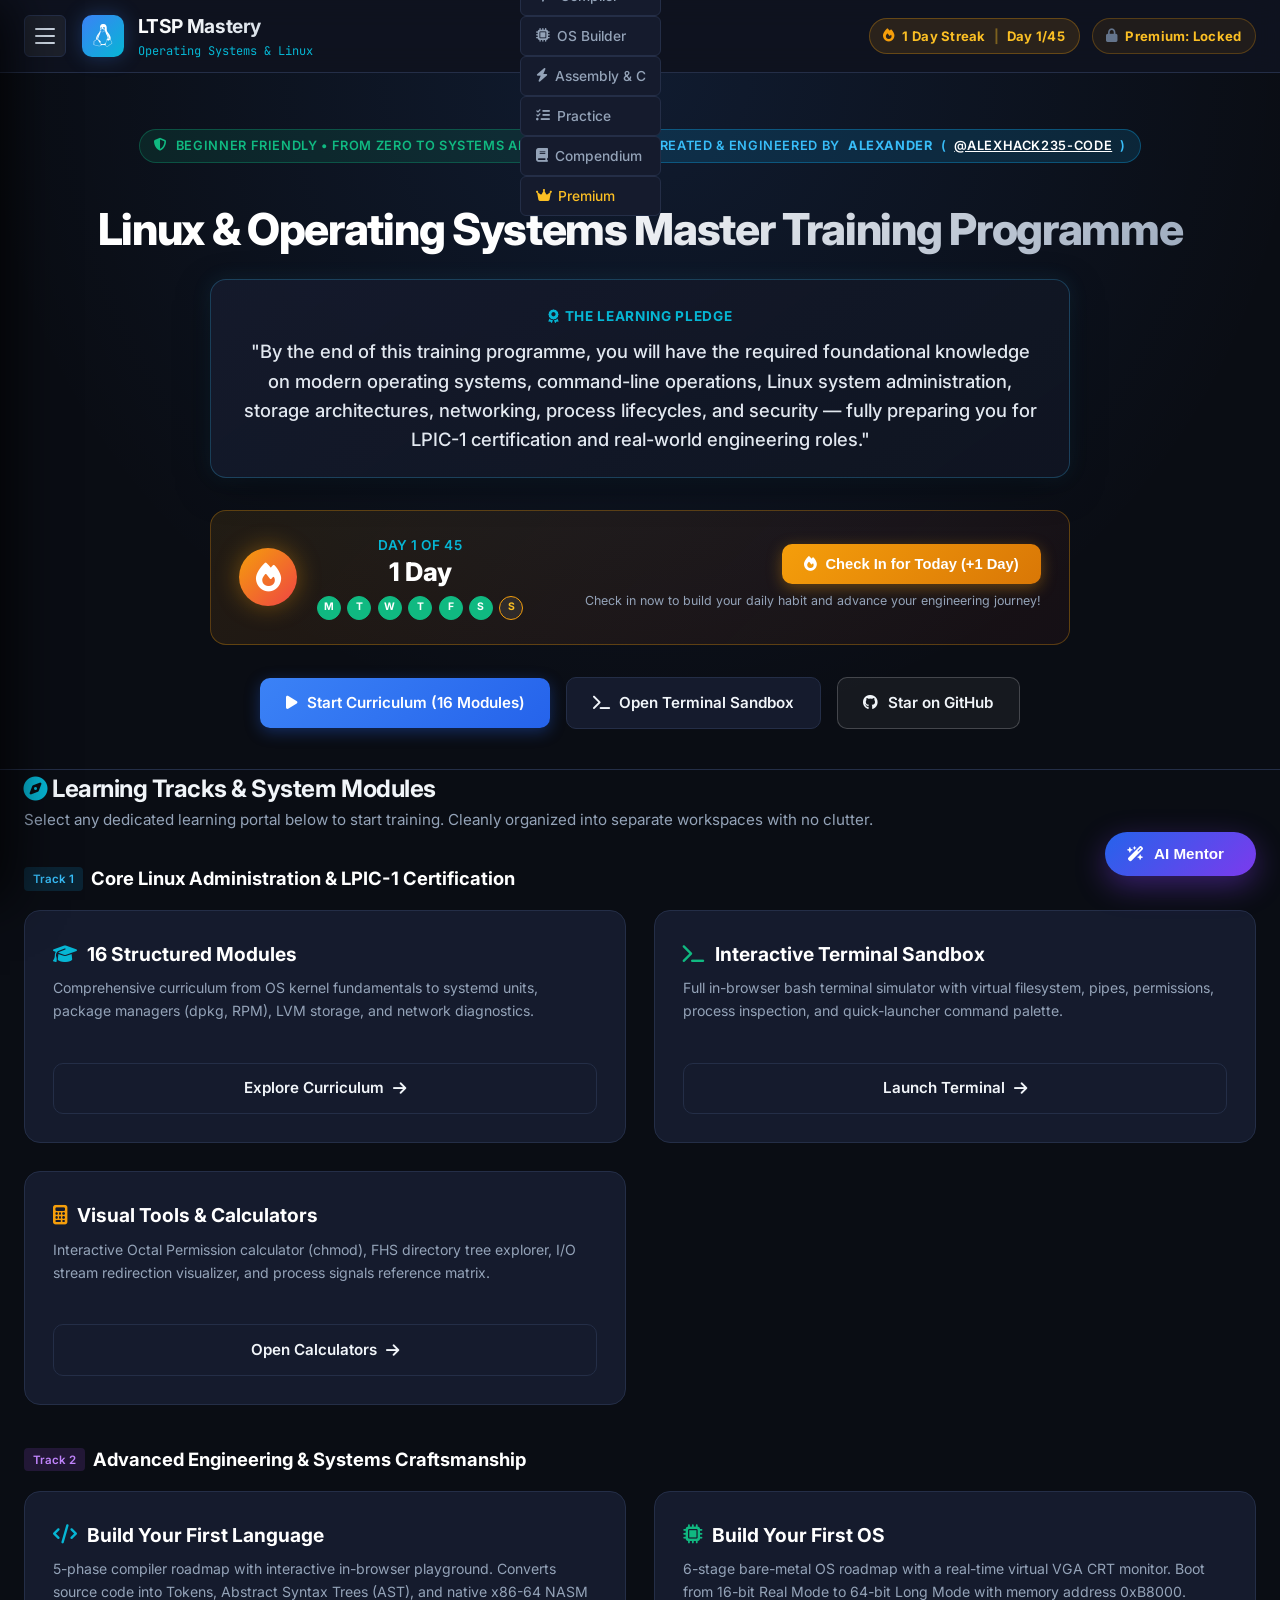
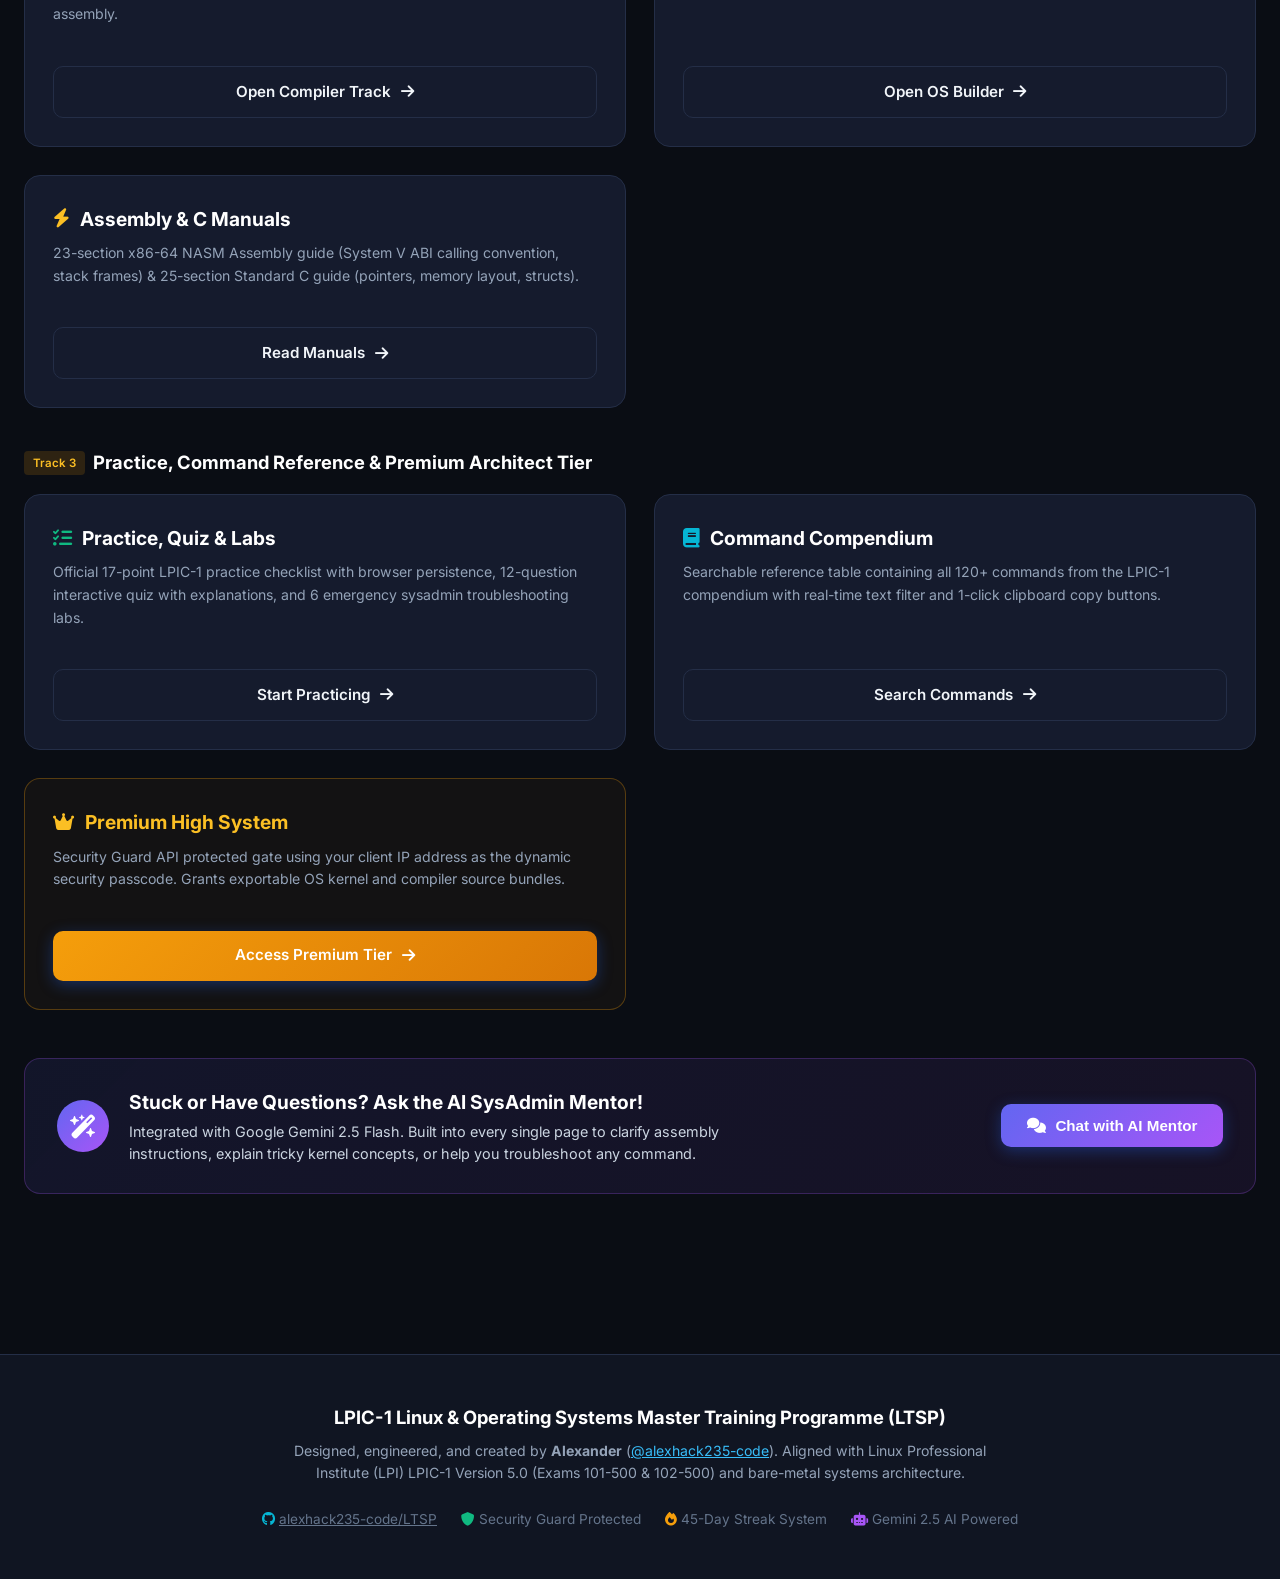
==== commit a5688bb3: "feat: complete Android mobile responsiveness, touch targets, and viewport resizing" ====
--- a/index.html
+++ b/index.html
@@ -2,7 +2,11 @@
 <html lang="en">
 <head>
   <meta charset="UTF-8">
-  <meta name="viewport" content="width=device-width, initial-scale=1.0">
+  <meta name="viewport" content="width=device-width, initial-scale=1.0, maximum-scale=5.0, viewport-fit=cover">
+  <meta name="theme-color" content="#0a0d14">
+  <meta name="mobile-web-app-capable" content="yes">
+  <meta name="apple-mobile-web-app-capable" content="yes">
+  <meta name="apple-mobile-web-app-status-bar-style" content="black-translucent">
   <title>LTSP • Linux & Operating Systems Master Training Programme</title>
   <link rel="preconnect" href="https://fonts.googleapis.com">
   <link rel="preconnect" href="https://fonts.gstatic.com" crossorigin>
--- a/css/styles.css
+++ b/css/styles.css
@@ -45,13 +45,23 @@
   padding: 0;
 }
 
+html {
+  overflow-x: hidden;
+  scroll-behavior: smooth;
+  -webkit-tap-highlight-color: transparent;
+  height: 100%;
+}
+
 body {
+  min-height: 100%;
   background-color: var(--bg-primary);
   color: var(--text-main);
   font-family: var(--font-sans);
   line-height: 1.6;
   overflow-x: hidden;
   -webkit-font-smoothing: antialiased;
+  -moz-osx-font-smoothing: grayscale;
+  touch-action: manipulation;
 }
 
 a {
@@ -1337,9 +1347,7 @@
 }
 
 @media (max-width: 900px) {
-  .hero-title { font-size: 2.1rem; }
-  .header-inner { flex-direction: column; height: auto; padding: 1rem 0; gap: 0.75rem; }
-  .nav-tabs-wrapper { flex-wrap: wrap; justify-content: center; }
+  .hero-title { font-size: clamp(1.8rem, 5vw, 2.3rem); }
   .tools-grid { grid-template-columns: 1fr; }
   .octal-matrix-grid { grid-template-columns: 1fr; }
   .scenarios-grid { grid-template-columns: 1fr; }
@@ -2282,6 +2290,539 @@
   color: #fff;
 }
 
-
-
-
+/* ==========================================================================
+   ULTRA-VIBRANT VIP ARCHITECT THEME (Activated when Premium is Unlocked)
+   ========================================================================== */
+body.theme-premium-active {
+  background-color: #040711;
+  background-image: 
+    radial-gradient(circle at 12% 15%, rgba(245, 158, 11, 0.16) 0%, transparent 40%),
+    radial-gradient(circle at 88% 25%, rgba(14, 165, 233, 0.14) 0%, transparent 45%),
+    radial-gradient(circle at 50% 70%, rgba(168, 85, 247, 0.10) 0%, transparent 50%),
+    radial-gradient(circle at 20% 90%, rgba(16, 185, 129, 0.12) 0%, transparent 45%),
+    linear-gradient(180deg, #050814 0%, #090e1d 100%);
+  background-attachment: fixed;
+  color: #f8fafc;
+}
+
+/* Header in VIP Mode */
+body.theme-premium-active .site-header {
+  background: rgba(9, 14, 28, 0.92);
+  border-bottom: 1px solid rgba(245, 158, 11, 0.45);
+  box-shadow: 0 4px 35px rgba(245, 158, 11, 0.18), 0 0 15px rgba(245, 158, 11, 0.08);
+}
+
+body.theme-premium-active .brand-icon {
+  background: linear-gradient(135deg, #f59e0b, #d97706);
+  color: #fff;
+  box-shadow: 0 0 25px rgba(245, 158, 11, 0.55);
+}
+
+body.theme-premium-active .brand-text h1 {
+  background: linear-gradient(135deg, #ffffff 40%, #fbbf24 100%);
+  -webkit-background-clip: text;
+  -webkit-text-fill-color: transparent;
+}
+
+/* VIP Navbar Badges */
+body.theme-premium-active #nav-premium-badge,
+body.theme-premium-active #drawer-premium-pill {
+  background: linear-gradient(135deg, rgba(245, 158, 11, 0.22), rgba(217, 119, 6, 0.15)) !important;
+  border-color: #fbbf24 !important;
+  box-shadow: 0 0 20px rgba(245, 158, 11, 0.35);
+  color: #fbbf24 !important;
+  font-weight: 700;
+  animation: vip-pulse 2.5s infinite ease-in-out;
+}
+
+@keyframes vip-pulse {
+  0%, 100% {
+    box-shadow: 0 0 15px rgba(245, 158, 11, 0.25);
+  }
+  50% {
+    box-shadow: 0 0 25px rgba(245, 158, 11, 0.55);
+  }
+}
+
+/* Cards & Content Panes in VIP Mode */
+body.theme-premium-active .tool-card,
+body.theme-premium-active .feature-box,
+body.theme-premium-active .module-card,
+body.theme-premium-active .streak-card-wrapper,
+body.theme-premium-active .checklist-progress-card,
+body.theme-premium-active .security-guard-card {
+  background: linear-gradient(145deg, rgba(21, 28, 48, 0.85), rgba(15, 21, 38, 0.95));
+  border: 1px solid rgba(245, 158, 11, 0.3);
+  box-shadow: 0 10px 35px rgba(0, 0, 0, 0.5), 0 0 20px rgba(245, 158, 11, 0.08);
+  backdrop-filter: blur(12px);
+  position: relative;
+  transition: all 0.3s cubic-bezier(0.16, 1, 0.3, 1);
+}
+
+body.theme-premium-active .tool-card:hover,
+body.theme-premium-active .feature-box:hover,
+body.theme-premium-active .module-card:hover {
+  border-color: #fbbf24;
+  box-shadow: 0 15px 45px rgba(0, 0, 0, 0.6), 0 0 35px rgba(245, 158, 11, 0.25);
+  transform: translateY(-3px);
+}
+
+body.theme-premium-active .tool-card-title {
+  color: #ffffff;
+}
+
+body.theme-premium-active .badge-tag {
+  background: rgba(245, 158, 11, 0.15);
+  border-color: rgba(245, 158, 11, 0.35);
+  color: #fbbf24;
+}
+
+/* Primary VIP Buttons */
+body.theme-premium-active .btn-primary {
+  background: linear-gradient(135deg, #f59e0b, #d97706, #b45309);
+  color: #fff;
+  border: 1px solid rgba(254, 240, 138, 0.4);
+  box-shadow: 0 4px 22px rgba(245, 158, 11, 0.45);
+  text-shadow: 0 1px 2px rgba(0, 0, 0, 0.4);
+}
+
+body.theme-premium-active .btn-primary:hover {
+  background: linear-gradient(135deg, #fbbf24, #f59e0b, #d97706);
+  box-shadow: 0 6px 30px rgba(245, 158, 11, 0.65);
+  transform: translateY(-2px);
+}
+
+/* Secondary VIP Buttons */
+body.theme-premium-active .btn-secondary {
+  border-color: rgba(245, 158, 11, 0.35);
+  color: #fde68a;
+}
+
+body.theme-premium-active .btn-secondary:hover {
+  background: rgba(245, 158, 11, 0.15);
+  border-color: #fbbf24;
+  color: #fff;
+}
+
+/* Hero Section in VIP Mode */
+body.theme-premium-active .hero-banner {
+  background: radial-gradient(circle at 50% 20%, rgba(245, 158, 11, 0.18), transparent 75%);
+}
+
+body.theme-premium-active .hero-title {
+  background: linear-gradient(135deg, #ffffff 30%, #fbbf24 85%);
+  -webkit-background-clip: text;
+  -webkit-text-fill-color: transparent;
+  filter: drop-shadow(0 0 25px rgba(245, 158, 11, 0.25));
+}
+
+body.theme-premium-active .hero-pledge-card {
+  background: linear-gradient(135deg, rgba(245, 158, 11, 0.12), rgba(15, 23, 42, 0.9));
+  border: 1px solid rgba(245, 158, 11, 0.4);
+  box-shadow: 0 0 35px rgba(245, 158, 11, 0.15);
+}
+
+body.theme-premium-active .hero-pledge-badge {
+  background: linear-gradient(135deg, #f59e0b, #d97706);
+  color: #fff;
+  box-shadow: 0 0 15px rgba(245, 158, 11, 0.4);
+}
+
+/* Terminal and Code blocks in VIP Mode */
+body.theme-premium-active .terminal-window {
+  border-color: rgba(245, 158, 11, 0.35);
+  box-shadow: 0 15px 50px rgba(0, 0, 0, 0.7), 0 0 30px rgba(245, 158, 11, 0.15);
+}
+
+body.theme-premium-active .gemini-fab {
+  background: linear-gradient(135deg, #f59e0b, #d97706, #ec4899);
+  box-shadow: 0 4px 25px rgba(245, 158, 11, 0.5);
+}
+
+/* VIP Bottom Floating Pill */
+.vip-floating-indicator {
+  position: fixed;
+  bottom: 24px;
+  left: 24px;
+  background: linear-gradient(135deg, rgba(9, 14, 28, 0.95), rgba(21, 28, 48, 0.95));
+  border: 1px solid rgba(245, 158, 11, 0.5);
+  box-shadow: 0 10px 30px rgba(0, 0, 0, 0.6), 0 0 25px rgba(245, 158, 11, 0.3);
+  backdrop-filter: blur(12px);
+  color: #fbbf24;
+  padding: 0.6rem 1.1rem;
+  border-radius: 999px;
+  font-size: 0.82rem;
+  font-weight: 700;
+  display: flex;
+  align-items: center;
+  gap: 0.6rem;
+  z-index: 998;
+  animation: vip-slide-in 0.5s ease-out;
+}
+
+@keyframes vip-slide-in {
+  from {
+    transform: translateY(100px);
+    opacity: 0;
+  }
+  to {
+    transform: translateY(0);
+    opacity: 1;
+  }
+}
+
+/* ==========================================================================
+   MOBILE & ANDROID ERGONOMICS (Touch Targets, Viewport Resizing, Soft Keyboards)
+   ========================================================================== */
+
+/* Prevent iOS/Android double-tap zoom delay and horizontal bounce */
+html {
+  -webkit-text-size-adjust: 100%;
+  text-size-adjust: 100%;
+}
+
+body {
+  overflow-x: hidden;
+  width: 100%;
+  min-height: 100dvh;
+}
+
+/* Touch target helpers */
+.btn-hamburger,
+.btn-primary,
+.btn-secondary,
+.btn-checkin,
+.fhs-node-btn,
+.nav-tab-btn,
+.quiz-option-btn {
+  touch-action: manipulation;
+  -webkit-tap-highlight-color: transparent;
+}
+
+/* Tablet & Mobile Breakpoint (<= 1024px) */
+@media (max-width: 1024px) {
+  .header-quick-nav {
+    display: none !important;
+  }
+}
+
+/* Mobile & Android Breakpoint (<= 768px) */
+@media (max-width: 768px) {
+  .container {
+    padding-left: max(1rem, env(safe-area-inset-left));
+    padding-right: max(1rem, env(safe-area-inset-right));
+  }
+
+  /* Header adjustments */
+  .site-header {
+    padding-top: env(safe-area-inset-top);
+  }
+
+  .header-inner {
+    height: 62px;
+  }
+
+  .brand-icon {
+    width: 36px;
+    height: 36px;
+    font-size: 1.15rem;
+  }
+
+  .brand-text h1 {
+    font-size: 1.05rem;
+  }
+
+  .brand-tagline {
+    font-size: 0.68rem;
+  }
+
+  /* Page Header Banner */
+  .page-header-banner {
+    padding: 1.75rem 0 1.5rem;
+    margin-bottom: 1.5rem;
+  }
+
+  .page-header-banner h2 {
+    font-size: 1.6rem !important;
+  }
+
+  /* Hamburger Drawer on Mobile */
+  .sidebar-drawer {
+    width: min(86vw, 320px);
+    height: 100dvh;
+    padding-top: env(safe-area-inset-top);
+    padding-bottom: env(safe-area-inset-bottom);
+  }
+
+  .drawer-nav-item {
+    min-height: 44px;
+    font-size: 0.95rem;
+    padding: 0.75rem 1rem;
+  }
+
+  /* Hero Section */
+  .hero-banner {
+    padding: 2rem 0 2rem;
+  }
+
+  .hero-title {
+    font-size: clamp(1.6rem, 6.5vw, 2.1rem);
+  }
+
+  .hero-pledge-card {
+    padding: 1.25rem 1rem;
+    margin: 1.25rem auto 1.5rem;
+  }
+
+  .hero-pledge-text {
+    font-size: 0.88rem;
+    line-height: 1.5;
+  }
+
+  /* Hero Actions */
+  .hero-actions-row {
+    flex-direction: column;
+    width: 100%;
+    gap: 0.75rem;
+  }
+
+  .hero-actions-row a,
+  .hero-actions-row button {
+    width: 100%;
+    min-height: 48px;
+    justify-content: center;
+    font-size: 0.95rem;
+  }
+
+  /* Streak Card on Mobile */
+  .streak-card-wrapper {
+    flex-direction: column;
+    align-items: stretch;
+    text-align: center;
+    padding: 1.25rem 1rem;
+    gap: 1.25rem;
+  }
+
+  .streak-card-left {
+    flex-direction: column;
+    gap: 0.75rem;
+    align-items: center;
+  }
+
+  .streak-week-dots {
+    justify-content: center;
+  }
+
+  .btn-checkin {
+    width: 100%;
+    min-height: 48px;
+    justify-content: center;
+  }
+
+  /* Terminal on Mobile / Android */
+  .terminal-window {
+    border-radius: var(--radius-md);
+  }
+
+  .terminal-title {
+    font-size: 0.75rem;
+    white-space: nowrap;
+    overflow: hidden;
+    text-overflow: ellipsis;
+  }
+
+  .terminal-body {
+    max-height: 48dvh;
+    min-height: 220px;
+    padding: 0.75rem;
+    font-size: 0.8rem;
+    -webkit-overflow-scrolling: touch;
+  }
+
+  .terminal-input-bar {
+    padding: 0.5rem 0.75rem;
+  }
+
+  /* Input font size 16px to prevent mobile viewport zoom */
+  .term-input,
+  .guard-input-field,
+  .compendium-search-field,
+  .compendium-select,
+  .code-textarea,
+  .gemini-textarea {
+    font-size: 16px !important;
+  }
+
+  /* Quick Command Launcher buttons */
+  .fhs-node-btn {
+    min-height: 38px;
+    font-size: 0.82rem;
+    padding: 0.45rem 0.75rem;
+  }
+
+  /* Tools & Calculators on Mobile */
+  .octal-matrix-grid {
+    grid-template-columns: 1fr;
+    gap: 0.75rem;
+  }
+
+  .perm-entity-box {
+    padding: 1rem;
+  }
+
+  .perm-toggle-row label {
+    font-size: 0.92rem;
+    display: flex;
+    align-items: center;
+    gap: 0.5rem;
+    min-height: 36px;
+  }
+
+  .perm-calc-check {
+    width: 20px;
+    height: 20px;
+  }
+
+  .redir-stream-box pre {
+    font-size: 0.75rem;
+    overflow-x: auto;
+    white-space: pre-wrap;
+    word-break: break-all;
+  }
+
+  /* Compiler Playground on Mobile */
+  .compiler-playground-grid {
+    grid-template-columns: 1fr;
+    gap: 1rem;
+  }
+
+  #compiler-input-code {
+    min-height: 140px;
+  }
+
+  #btn-run-compiler {
+    min-height: 48px;
+    font-size: 0.95rem;
+  }
+
+  /* VGA CRT Monitor on Mobile */
+  .vga-monitor-frame {
+    padding: 0.75rem;
+    border-radius: var(--radius-md);
+    width: 100%;
+    overflow-x: auto;
+    -webkit-overflow-scrolling: touch;
+  }
+
+  .vga-screen-bezel {
+    min-height: 200px;
+    padding: 0.75rem;
+    font-size: clamp(0.65rem, 2.7vw, 0.88rem);
+    white-space: pre-wrap;
+    word-break: break-all;
+  }
+
+  #btn-boot-os {
+    width: 100%;
+    min-height: 48px;
+  }
+
+  /* Compendium Table on Mobile */
+  .compendium-controls-row {
+    flex-direction: column;
+    width: 100%;
+    gap: 0.75rem;
+  }
+
+  .search-input-box {
+    width: 100%;
+  }
+
+  .compendium-select {
+    width: 100%;
+  }
+
+  .commands-table-wrapper {
+    overflow-x: auto;
+    -webkit-overflow-scrolling: touch;
+    width: 100%;
+    margin-top: 1rem;
+  }
+
+  .commands-table {
+    font-size: 0.8rem;
+    min-width: 580px;
+  }
+
+  .commands-table th,
+  .commands-table td {
+    padding: 0.65rem 0.5rem;
+  }
+
+  /* Practice Sub-Tabs */
+  .nav-tab-btn {
+    padding: 0.5rem 0.8rem;
+    font-size: 0.82rem;
+    min-height: 40px;
+  }
+
+  /* Gemini Drawer Mobile Bottom-Sheet */
+  .gemini-drawer {
+    right: 0 !important;
+    bottom: 0 !important;
+    left: 0 !important;
+    width: 100vw !important;
+    max-width: 100vw !important;
+    height: 85dvh !important;
+    max-height: 85dvh !important;
+    border-radius: 20px 20px 0 0 !important;
+    border-left: none !important;
+    border-right: none !important;
+    border-bottom: none !important;
+    z-index: 10000 !important;
+  }
+
+  .gemini-fab {
+    bottom: 16px;
+    right: 16px;
+    padding: 0.55rem 0.9rem;
+    font-size: 0.82rem;
+  }
+
+  .vip-floating-indicator {
+    bottom: 16px;
+    left: 16px;
+    max-width: calc(100vw - 130px);
+    font-size: 0.72rem;
+    padding: 0.45rem 0.75rem;
+  }
+}
+
+/* Small Android Phones (<= 480px) */
+@media (max-width: 480px) {
+  .brand-tagline {
+    display: none;
+  }
+
+  .streak-navbar-badge span:last-child {
+    display: none;
+  }
+
+  #nav-premium-badge span {
+    display: none;
+  }
+
+  .header-inner {
+    height: 56px;
+  }
+
+  .hero-pill {
+    font-size: 0.72rem;
+  }
+}
+
+
+
+
+
+
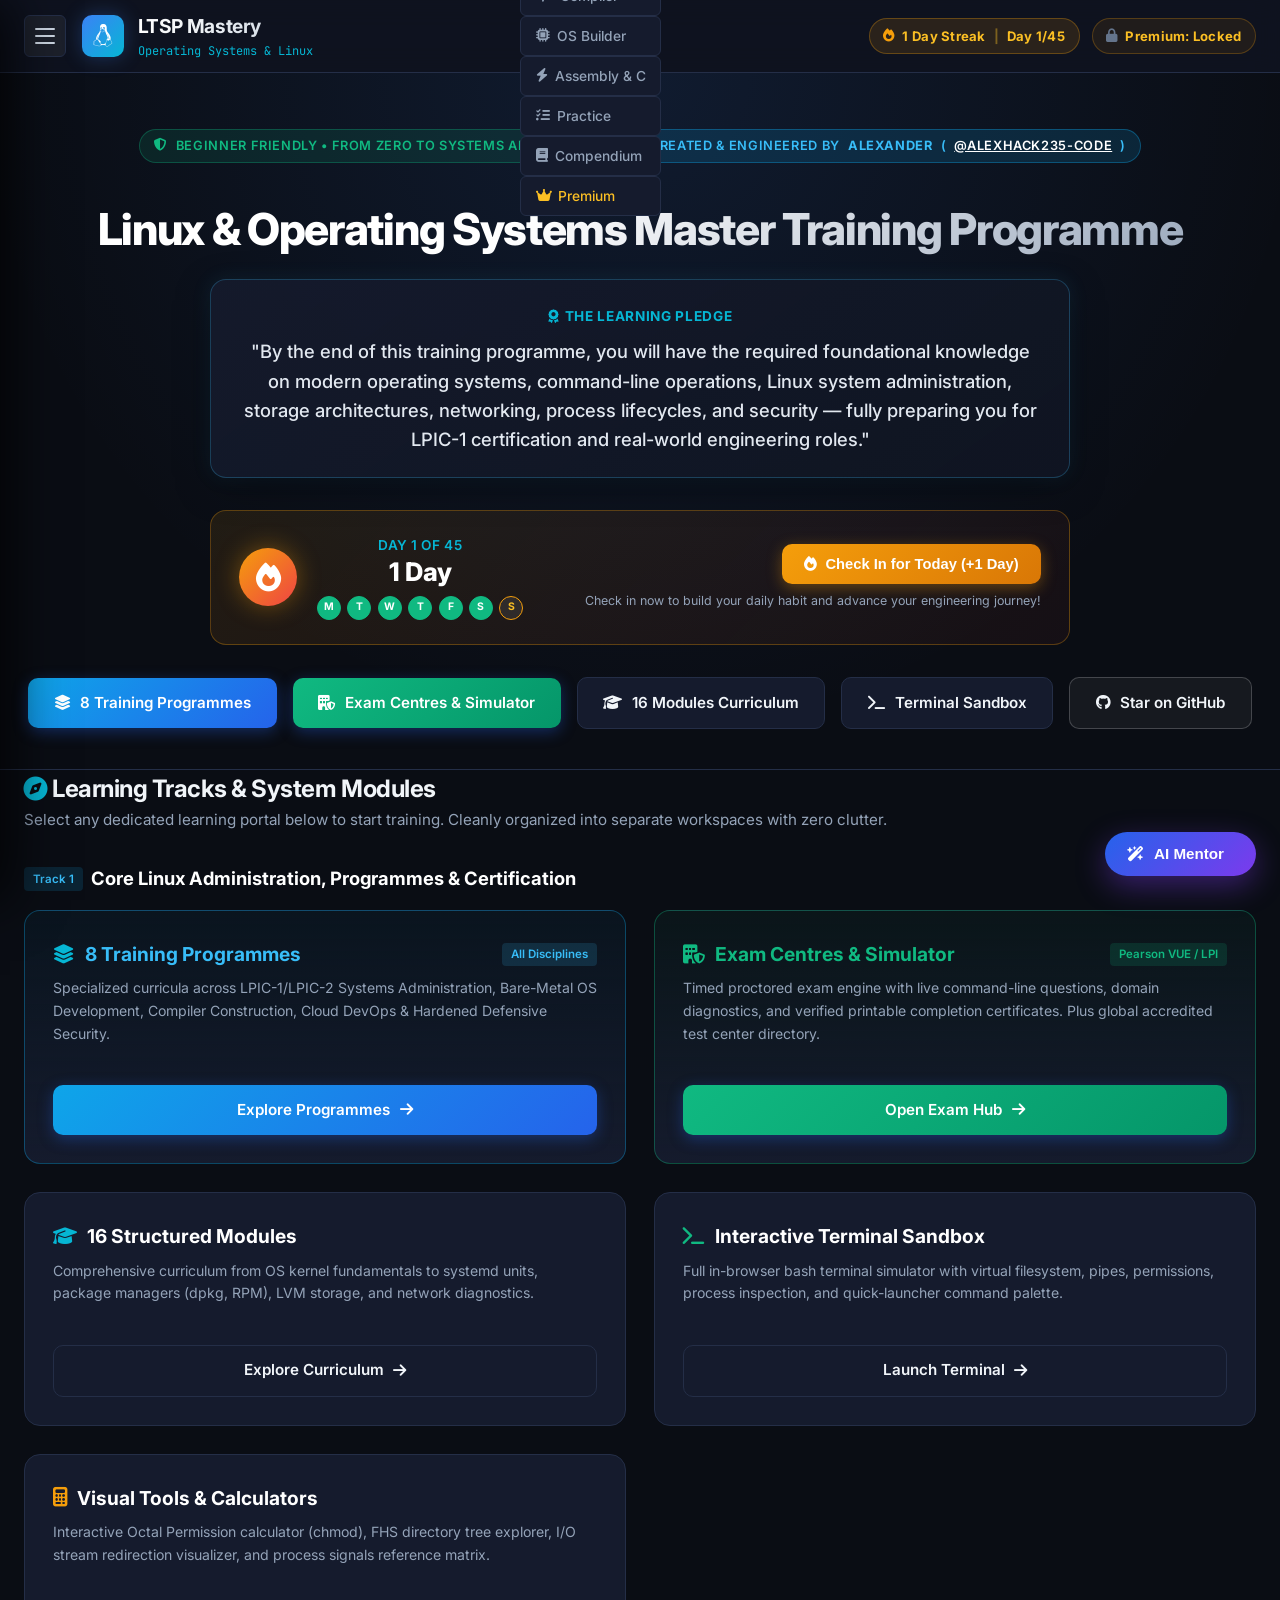
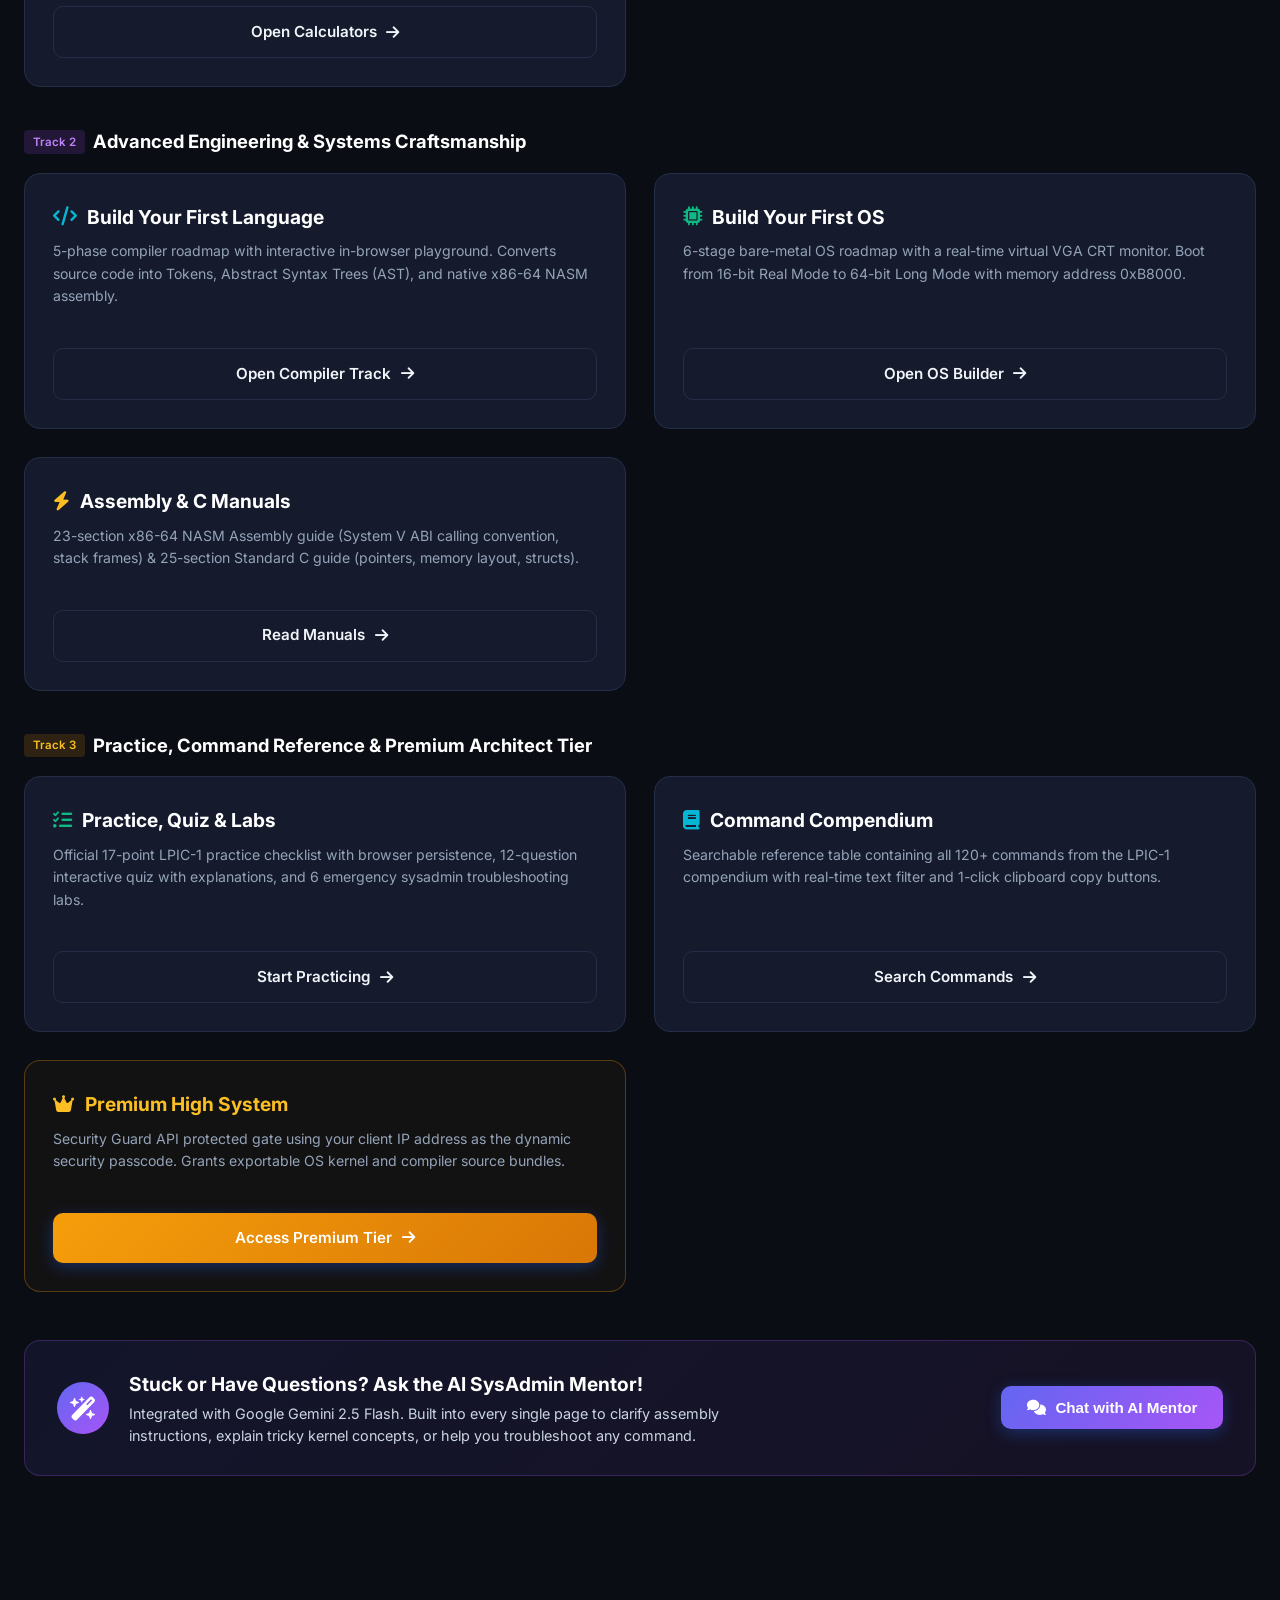
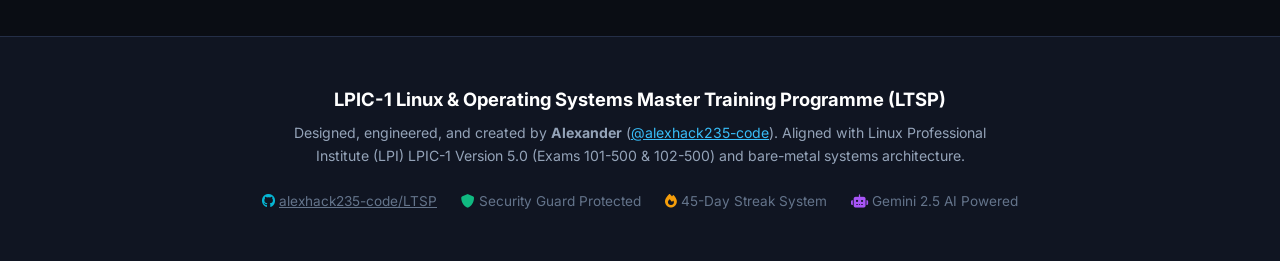
==== commit 01262d70: "feat: add 8 specialized training programmes, global exam centres locator, and proctored certificatio" ====
--- a/index.html
+++ b/index.html
@@ -104,12 +104,18 @@
       </div>
 
       <!-- Fast Action CTA Buttons -->
-      <div class="hero-actions-row">
-        <a href="curriculum.html" class="btn-primary">
-          <i class="fa-solid fa-play"></i> Start Curriculum (16 Modules)
+      <div class="hero-actions-row" style="flex-wrap: wrap;">
+        <a href="programmes.html" class="btn-primary" style="background: linear-gradient(135deg, #0ea5e9, #2563eb);">
+          <i class="fa-solid fa-layer-group"></i> 8 Training Programmes
+        </a>
+        <a href="exams.html" class="btn-primary" style="background: linear-gradient(135deg, #10b981, #059669);">
+          <i class="fa-solid fa-building-shield"></i> Exam Centres & Simulator
+        </a>
+        <a href="curriculum.html" class="btn-secondary">
+          <i class="fa-solid fa-graduation-cap"></i> 16 Modules Curriculum
         </a>
         <a href="terminal.html" class="btn-secondary">
-          <i class="fa-solid fa-terminal"></i> Open Terminal Sandbox
+          <i class="fa-solid fa-terminal"></i> Terminal Sandbox
         </a>
         <a href="https://github.com/alexhack235-code/LTSP" target="_blank" class="btn-secondary" style="background: rgba(255,255,255,0.05); border-color: rgba(255,255,255,0.2);">
           <i class="fa-brands fa-github"></i> Star on GitHub
@@ -128,20 +134,56 @@
           <i class="fa-solid fa-compass" style="color: var(--accent-cyan);"></i> Learning Tracks & System Modules
         </h3>
         <p style="color: var(--text-secondary); font-size: 0.95rem;">
-          Select any dedicated learning portal below to start training. Cleanly organized into separate workspaces with no clutter.
+          Select any dedicated learning portal below to start training. Cleanly organized into separate workspaces with zero clutter.
         </p>
       </div>
     </div>
 
-    <!-- Category 1: Core Linux Administration & LPIC-1 -->
+    <!-- Category 1: Core Linux Administration & Certification Hub -->
     <div style="margin-bottom: 2.5rem;">
       <div style="display: flex; align-items: center; gap: 0.5rem; margin-bottom: 1rem;">
         <span class="badge-tag" style="background: rgba(14, 165, 233, 0.15); color: #38bdf8; border-color: rgba(14, 165, 233, 0.3);">Track 1</span>
-        <h4 style="font-size: 1.15rem; color: #fff; font-weight: 700;">Core Linux Administration & LPIC-1 Certification</h4>
+        <h4 style="font-size: 1.15rem; color: #fff; font-weight: 700;">Core Linux Administration, Programmes & Certification</h4>
       </div>
 
       <div class="tools-grid">
-        <!-- Card 1: 16 Modules Curriculum -->
+        <!-- Card: Training Programmes Hub -->
+        <div class="tool-card" style="display: flex; flex-direction: column; justify-content: space-between; border-color: rgba(14, 165, 233, 0.35); background: linear-gradient(180deg, rgba(14, 165, 233, 0.05), var(--bg-card));">
+          <div>
+            <div style="display: flex; justify-content: space-between; align-items: center; margin-bottom: 0.5rem;">
+              <div class="tool-card-title" style="color: #38bdf8; margin-bottom: 0;">
+                <i class="fa-solid fa-layer-group text-cyan"></i> 8 Training Programmes
+              </div>
+              <span class="badge-tag" style="background: rgba(56, 189, 248, 0.15); color: #38bdf8; border: none; font-size: 0.72rem;">All Disciplines</span>
+            </div>
+            <p class="tool-card-desc">
+              Specialized curricula across LPIC-1/LPIC-2 Systems Administration, Bare-Metal OS Development, Compiler Construction, Cloud DevOps & Hardened Defensive Security.
+            </p>
+          </div>
+          <a href="programmes.html" class="btn-primary" style="width: 100%; justify-content: center; margin-top: 1rem; background: linear-gradient(135deg, #0ea5e9, #2563eb);">
+            Explore Programmes <i class="fa-solid fa-arrow-right"></i>
+          </a>
+        </div>
+
+        <!-- Card: Exam Centres & Simulator -->
+        <div class="tool-card" style="display: flex; flex-direction: column; justify-content: space-between; border-color: rgba(16, 185, 129, 0.35); background: linear-gradient(180deg, rgba(16, 185, 129, 0.05), var(--bg-card));">
+          <div>
+            <div style="display: flex; justify-content: space-between; align-items: center; margin-bottom: 0.5rem;">
+              <div class="tool-card-title" style="color: #10b981; margin-bottom: 0;">
+                <i class="fa-solid fa-building-shield text-emerald"></i> Exam Centres & Simulator
+              </div>
+              <span class="badge-tag" style="background: rgba(16, 185, 129, 0.15); color: #10b981; border: none; font-size: 0.72rem;">Pearson VUE / LPI</span>
+            </div>
+            <p class="tool-card-desc">
+              Timed proctored exam engine with live command-line questions, domain diagnostics, and verified printable completion certificates. Plus global accredited test center directory.
+            </p>
+          </div>
+          <a href="exams.html" class="btn-primary" style="width: 100%; justify-content: center; margin-top: 1rem; background: linear-gradient(135deg, #10b981, #059669);">
+            Open Exam Hub <i class="fa-solid fa-arrow-right"></i>
+          </a>
+        </div>
+
+        <!-- Card: 16 Modules Curriculum -->
         <div class="tool-card" style="display: flex; flex-direction: column; justify-content: space-between;">
           <div>
             <div class="tool-card-title">
@@ -156,7 +198,7 @@
           </a>
         </div>
 
-        <!-- Card 2: Interactive Terminal -->
+        <!-- Card: Interactive Terminal -->
         <div class="tool-card" style="display: flex; flex-direction: column; justify-content: space-between;">
           <div>
             <div class="tool-card-title">
@@ -171,7 +213,7 @@
           </a>
         </div>
 
-        <!-- Card 3: Visual Tools -->
+        <!-- Card: Visual Tools -->
         <div class="tool-card" style="display: flex; flex-direction: column; justify-content: space-between;">
           <div>
             <div class="tool-card-title">
--- a/css/styles.css
+++ b/css/styles.css
@@ -2821,8 +2821,1277 @@
   }
 }
 
-
-
-
-
-
+/* ==========================================================================
+   Training Programmes Hub & Academy Tracks (programmes.html)
+   ========================================================================== */
+.active-track-banner {
+  margin-top: 1.5rem;
+  padding: 1.15rem 1.5rem;
+  background: linear-gradient(135deg, rgba(14, 165, 233, 0.12), rgba(99, 102, 241, 0.1));
+  border: 1px solid rgba(56, 189, 248, 0.35);
+  border-radius: var(--radius-md);
+  box-shadow: 0 4px 20px rgba(0, 0, 0, 0.3);
+}
+
+.programmes-controls-row {
+  display: flex;
+  align-items: center;
+  justify-content: space-between;
+  gap: 1.25rem;
+  margin-bottom: 2rem;
+  flex-wrap: wrap;
+}
+
+.cat-filters-group {
+  display: flex;
+  gap: 0.5rem;
+  flex-wrap: wrap;
+}
+
+.cat-filter-btn {
+  background: var(--bg-card);
+  border: 1px solid var(--border-subtle);
+  color: var(--text-secondary);
+  padding: 0.6rem 1.1rem;
+  border-radius: var(--radius-md);
+  font-size: 0.88rem;
+  font-weight: 600;
+  cursor: pointer;
+  transition: var(--transition);
+  display: inline-flex;
+  align-items: center;
+  gap: 0.5rem;
+  touch-action: manipulation;
+}
+
+.cat-filter-btn:hover {
+  border-color: var(--accent-cyan);
+  color: #fff;
+  background: rgba(255, 255, 255, 0.04);
+}
+
+.cat-filter-btn.active {
+  background: linear-gradient(135deg, var(--accent-blue), #2563eb);
+  border-color: transparent;
+  color: #fff;
+  box-shadow: 0 4px 15px rgba(37, 99, 235, 0.3);
+}
+
+.search-field-wrapper {
+  position: relative;
+  flex: 1;
+  min-width: 280px;
+  max-width: 480px;
+}
+
+.search-field-wrapper .search-icon {
+  position: absolute;
+  left: 1rem;
+  top: 50%;
+  transform: translateY(-50%);
+  color: var(--text-muted);
+  pointer-events: none;
+}
+
+.programmes-search-field {
+  width: 100%;
+  padding: 0.75rem 1rem 0.75rem 2.6rem;
+  background: var(--bg-card);
+  border: 1px solid var(--border-subtle);
+  border-radius: var(--radius-md);
+  color: #fff;
+  font-size: 0.95rem;
+  font-family: var(--font-sans);
+  outline: none;
+  transition: var(--transition);
+}
+
+.programmes-search-field:focus {
+  border-color: var(--accent-cyan);
+  box-shadow: 0 0 15px rgba(6, 182, 212, 0.2);
+}
+
+.programmes-grid {
+  display: grid;
+  grid-template-columns: repeat(auto-fill, minmax(380px, 1fr));
+  gap: 1.75rem;
+}
+
+.programme-card {
+  background: var(--bg-card);
+  border: 1px solid var(--border-subtle);
+  border-radius: var(--radius-lg);
+  padding: 1.75rem;
+  display: flex;
+  flex-direction: column;
+  justify-content: space-between;
+  transition: var(--transition);
+  position: relative;
+  overflow: hidden;
+}
+
+.programme-card:hover {
+  transform: translateY(-4px);
+  border-color: rgba(56, 189, 248, 0.4);
+  box-shadow: 0 15px 35px -10px rgba(0, 0, 0, 0.6), 0 0 20px rgba(56, 189, 248, 0.1);
+}
+
+.programme-card.enrolled-card {
+  border-color: #10b981;
+  background: linear-gradient(180deg, rgba(16, 185, 129, 0.05), var(--bg-card));
+  box-shadow: 0 0 25px rgba(16, 185, 129, 0.15);
+}
+
+.prog-title {
+  font-size: 1.35rem;
+  font-weight: 800;
+  color: #fff;
+  line-height: 1.3;
+  margin-bottom: 0.35rem;
+}
+
+.prog-subtitle {
+  font-size: 0.88rem;
+  color: var(--accent-cyan);
+  font-weight: 600;
+  margin-bottom: 0.85rem;
+}
+
+.prog-desc {
+  font-size: 0.9rem;
+  color: var(--text-secondary);
+  line-height: 1.6;
+  margin-bottom: 1.25rem;
+}
+
+.prog-meta-grid {
+  display: grid;
+  grid-template-columns: 1fr 1fr;
+  gap: 0.85rem;
+  padding: 1rem;
+  background: rgba(0, 0, 0, 0.25);
+  border-radius: var(--radius-md);
+  margin-bottom: 1.25rem;
+  border: 1px solid rgba(255, 255, 255, 0.04);
+}
+
+.prog-meta-item {
+  display: flex;
+  align-items: center;
+  gap: 0.65rem;
+}
+
+.prog-meta-item i {
+  font-size: 1.15rem;
+  width: 22px;
+  text-align: center;
+}
+
+.meta-label {
+  display: block;
+  font-size: 0.72rem;
+  text-transform: uppercase;
+  color: var(--text-muted);
+  font-weight: 600;
+  letter-spacing: 0.04em;
+}
+
+.meta-val {
+  display: block;
+  font-size: 0.86rem;
+  color: #fff;
+  font-weight: 700;
+}
+
+.prog-outcomes-list {
+  list-style: none;
+  display: flex;
+  flex-direction: column;
+  gap: 0.5rem;
+  margin-bottom: 1rem;
+}
+
+.prog-outcomes-list li {
+  font-size: 0.85rem;
+  color: #cbd5e1;
+  display: flex;
+  align-items: flex-start;
+  gap: 0.5rem;
+  line-height: 1.4;
+}
+
+.prog-outcomes-list li i {
+  margin-top: 0.2rem;
+  font-size: 0.75rem;
+}
+
+.tag-chip {
+  font-size: 0.72rem;
+  padding: 0.25rem 0.55rem;
+  border-radius: var(--radius-sm);
+  background: rgba(255, 255, 255, 0.06);
+  color: #94a3b8;
+  border: 1px solid rgba(255, 255, 255, 0.08);
+}
+
+.prog-actions-row {
+  display: flex;
+  gap: 0.65rem;
+  align-items: center;
+  margin-top: 0.5rem;
+}
+
+.btn-enroll-track {
+  background: transparent;
+  border: 1px solid var(--border-subtle);
+  color: var(--text-secondary);
+  font-size: 0.78rem;
+  padding: 0.35rem 0.65rem;
+  border-radius: var(--radius-sm);
+  cursor: pointer;
+  transition: var(--transition);
+}
+
+.btn-enroll-track:hover {
+  border-color: #fbbf24;
+  color: #fbbf24;
+}
+
+/* Pathways Diagram */
+.pathway-diagram-card {
+  margin-top: 4rem;
+  background: linear-gradient(145deg, rgba(21, 27, 45, 0.9), rgba(16, 21, 34, 0.95));
+  border: 1px solid rgba(168, 85, 247, 0.25);
+  border-radius: var(--radius-lg);
+  padding: 2.25rem;
+  box-shadow: 0 10px 40px rgba(0, 0, 0, 0.5);
+}
+
+.pathways-flow-grid {
+  display: grid;
+  grid-template-columns: repeat(3, 1fr);
+  gap: 1.5rem;
+  margin-top: 1.75rem;
+}
+
+.pathway-col {
+  background: rgba(0, 0, 0, 0.25);
+  border: 1px solid var(--border-subtle);
+  border-radius: var(--radius-md);
+  padding: 1.25rem;
+  display: flex;
+  flex-direction: column;
+  gap: 0.75rem;
+}
+
+.pathway-header {
+  font-size: 1rem;
+  font-weight: 800;
+  margin-bottom: 0.5rem;
+  display: flex;
+  align-items: center;
+  gap: 0.5rem;
+}
+
+.pathway-step {
+  background: var(--bg-card);
+  border: 1px solid rgba(255, 255, 255, 0.08);
+  border-radius: var(--radius-sm);
+  padding: 0.75rem 0.85rem;
+  display: flex;
+  align-items: center;
+  gap: 0.75rem;
+  font-size: 0.85rem;
+  color: #cbd5e1;
+}
+
+.pathway-step .step-num {
+  width: 26px;
+  height: 26px;
+  border-radius: 50%;
+  background: rgba(255, 255, 255, 0.1);
+  display: flex;
+  align-items: center;
+  justify-content: center;
+  font-weight: 800;
+  font-size: 0.75rem;
+  color: #fff;
+  flex-shrink: 0;
+}
+
+.pathway-step small {
+  color: var(--text-muted);
+  font-size: 0.75rem;
+}
+
+.pathway-connector {
+  text-align: center;
+  color: var(--text-muted);
+  font-size: 0.85rem;
+}
+
+/* ==========================================================================
+   Exam Simulator & Testing Centres (exams.html)
+   ========================================================================== */
+.exam-setup-card {
+  background: var(--bg-card);
+  border: 1px solid var(--border-subtle);
+  border-radius: var(--radius-lg);
+  padding: 2.25rem;
+  max-width: 860px;
+  margin: 0 auto;
+}
+
+.exam-setup-form-grid {
+  display: grid;
+  grid-template-columns: 1fr 1fr;
+  gap: 1.25rem;
+  margin-bottom: 1.5rem;
+}
+
+.selected-exam-info-box {
+  background: rgba(0, 0, 0, 0.3);
+  border: 1px solid rgba(56, 189, 248, 0.2);
+  border-radius: var(--radius-md);
+  padding: 1.25rem;
+  margin-top: 1rem;
+}
+
+.exam-rules-list {
+  display: flex;
+  flex-direction: column;
+  gap: 0.4rem;
+  margin-top: 0.85rem;
+  font-size: 0.85rem;
+  color: #cbd5e1;
+}
+
+.exam-rules-list div {
+  display: flex;
+  align-items: center;
+  gap: 0.5rem;
+}
+
+/* Proctored Exam Active Panel */
+.exam-active-panel {
+  background: var(--bg-card);
+  border: 1px solid var(--border-subtle);
+  border-radius: var(--radius-lg);
+  overflow: hidden;
+  box-shadow: 0 10px 40px rgba(0, 0, 0, 0.6);
+}
+
+.exam-timer-bar {
+  background: rgba(16, 21, 34, 0.95);
+  border-bottom: 1px solid var(--border-subtle);
+  padding: 0.85rem 1.5rem;
+  display: flex;
+  align-items: center;
+  justify-content: space-between;
+  gap: 1rem;
+  flex-wrap: wrap;
+}
+
+.exam-live-indicator {
+  display: inline-flex;
+  align-items: center;
+  gap: 0.5rem;
+  font-size: 0.78rem;
+  font-weight: 800;
+  color: #10b981;
+  letter-spacing: 0.06em;
+}
+
+.pulse-dot {
+  width: 10px;
+  height: 10px;
+  border-radius: 50%;
+  background: #10b981;
+  animation: pulseLive 1.5s infinite ease-in-out;
+}
+
+@keyframes pulseLive {
+  0% { transform: scale(0.95); box-shadow: 0 0 0 0 rgba(16, 185, 129, 0.7); }
+  70% { transform: scale(1.1); box-shadow: 0 0 0 8px rgba(16, 185, 129, 0); }
+  100% { transform: scale(0.95); box-shadow: 0 0 0 0 rgba(16, 185, 129, 0); }
+}
+
+.exam-timer-pill {
+  padding: 0.4rem 0.9rem;
+  border-radius: var(--radius-md);
+  background: rgba(56, 189, 248, 0.1);
+  border: 1px solid rgba(56, 189, 248, 0.3);
+  font-family: var(--font-mono);
+  font-size: 1.15rem;
+  font-weight: 700;
+  color: #38bdf8;
+  display: inline-flex;
+  align-items: center;
+  gap: 0.5rem;
+}
+
+.exam-q-nav-ribbon {
+  padding: 0.75rem 1.5rem;
+  background: rgba(0, 0, 0, 0.2);
+  border-bottom: 1px solid var(--border-subtle);
+  display: flex;
+  align-items: center;
+  overflow-x: auto;
+  -webkit-overflow-scrolling: touch;
+}
+
+.exam-q-nav-pills {
+  display: flex;
+  gap: 0.4rem;
+  align-items: center;
+}
+
+.q-nav-pill {
+  width: 34px;
+  height: 34px;
+  border-radius: var(--radius-sm);
+  background: rgba(255, 255, 255, 0.05);
+  border: 1px solid var(--border-subtle);
+  color: var(--text-secondary);
+  font-size: 0.82rem;
+  font-weight: 700;
+  cursor: pointer;
+  display: flex;
+  align-items: center;
+  justify-content: center;
+  position: relative;
+  transition: var(--transition);
+  touch-action: manipulation;
+}
+
+.q-nav-pill:hover {
+  background: rgba(255, 255, 255, 0.1);
+  color: #fff;
+}
+
+.q-nav-pill.current {
+  border-color: var(--accent-cyan);
+  box-shadow: 0 0 10px rgba(6, 182, 212, 0.4);
+  color: #fff;
+  background: rgba(6, 182, 212, 0.2);
+}
+
+.q-nav-pill.answered {
+  background: rgba(16, 185, 129, 0.2);
+  border-color: rgba(16, 185, 129, 0.4);
+  color: #10b981;
+}
+
+.q-nav-pill.flagged .q-flag-dot {
+  position: absolute;
+  top: -3px;
+  right: -3px;
+  font-size: 0.6rem;
+  color: #f59e0b;
+}
+
+.exam-question-body {
+  padding: 2.25rem;
+  min-height: 380px;
+}
+
+.exam-q-header {
+  display: flex;
+  justify-content: space-between;
+  align-items: center;
+  margin-bottom: 1.5rem;
+  flex-wrap: wrap;
+  gap: 0.75rem;
+}
+
+.btn-flag-toggle {
+  background: rgba(245, 158, 11, 0.08);
+  border: 1px solid rgba(245, 158, 11, 0.25);
+  color: var(--text-muted);
+  padding: 0.45rem 0.85rem;
+  border-radius: var(--radius-sm);
+  font-size: 0.82rem;
+  font-weight: 600;
+  cursor: pointer;
+  display: inline-flex;
+  align-items: center;
+  gap: 0.4rem;
+  transition: var(--transition);
+}
+
+.btn-flag-toggle.active {
+  background: rgba(245, 158, 11, 0.2);
+  border-color: #f59e0b;
+  color: #fbbf24;
+}
+
+.exam-q-text {
+  font-size: 1.15rem;
+  color: #fff;
+  font-weight: 600;
+  line-height: 1.6;
+  margin-bottom: 1.75rem;
+}
+
+.exam-options-list {
+  display: flex;
+  flex-direction: column;
+  gap: 0.75rem;
+}
+
+.exam-option-card {
+  display: flex;
+  align-items: center;
+  gap: 1rem;
+  padding: 1rem 1.25rem;
+  background: rgba(0, 0, 0, 0.2);
+  border: 1px solid var(--border-subtle);
+  border-radius: var(--radius-md);
+  cursor: pointer;
+  transition: var(--transition);
+  position: relative;
+  touch-action: manipulation;
+}
+
+.exam-option-card:hover {
+  background: rgba(255, 255, 255, 0.03);
+  border-color: rgba(56, 189, 248, 0.3);
+}
+
+.exam-option-card.selected {
+  border-color: var(--accent-cyan);
+  background: rgba(6, 182, 212, 0.08);
+  box-shadow: 0 0 15px rgba(6, 182, 212, 0.15);
+}
+
+.exam-option-card input {
+  display: none;
+}
+
+.exam-opt-letter {
+  width: 32px;
+  height: 32px;
+  border-radius: var(--radius-sm);
+  background: rgba(255, 255, 255, 0.06);
+  border: 1px solid var(--border-subtle);
+  display: flex;
+  align-items: center;
+  justify-content: center;
+  font-weight: 700;
+  font-size: 0.9rem;
+  color: #cbd5e1;
+  flex-shrink: 0;
+  transition: var(--transition);
+}
+
+.exam-option-card.selected .exam-opt-letter {
+  background: var(--accent-cyan);
+  border-color: var(--accent-cyan);
+  color: #04101e;
+}
+
+.exam-opt-text {
+  font-size: 0.95rem;
+  color: #e2e8f0;
+  line-height: 1.45;
+}
+
+/* Command Performance Question Box */
+.exam-command-box {
+  background: #060911;
+  border: 1px solid #1e293b;
+  border-radius: var(--radius-md);
+  padding: 1.25rem;
+  margin-top: 1rem;
+}
+
+.exam-term-input-wrapper {
+  display: flex;
+  align-items: center;
+  gap: 0.75rem;
+  background: #020617;
+  border: 1px solid #334155;
+  border-radius: var(--radius-sm);
+  padding: 0.65rem 0.9rem;
+}
+
+.exam-term-prompt {
+  font-family: var(--font-mono);
+  color: #10b981;
+  font-size: 0.95rem;
+  font-weight: 700;
+  user-select: none;
+}
+
+.exam-cmd-input {
+  flex: 1;
+  background: transparent;
+  border: none;
+  outline: none;
+  font-family: var(--font-mono);
+  font-size: 16px !important;
+  color: #f1f5f9;
+}
+
+.exam-bottom-actions {
+  background: rgba(16, 21, 34, 0.95);
+  border-top: 1px solid var(--border-subtle);
+  padding: 1rem 1.5rem;
+  display: flex;
+  justify-content: space-between;
+  align-items: center;
+}
+
+/* Review Screen Modal */
+.exam-review-modal {
+  position: fixed;
+  inset: 0;
+  background: rgba(0, 0, 0, 0.85);
+  backdrop-filter: blur(8px);
+  z-index: 99999;
+  display: none;
+  align-items: center;
+  justify-content: center;
+  padding: 1.5rem;
+}
+
+.exam-review-modal.open {
+  display: flex;
+}
+
+.review-modal-content {
+  background: var(--bg-card);
+  border: 1px solid var(--border-subtle);
+  border-radius: var(--radius-lg);
+  width: 100%;
+  max-width: 820px;
+  max-height: 85vh;
+  display: flex;
+  flex-direction: column;
+  padding: 1.75rem;
+  box-shadow: 0 20px 50px rgba(0, 0, 0, 0.8);
+}
+
+.review-modal-header {
+  display: flex;
+  justify-content: space-between;
+  align-items: center;
+  border-bottom: 1px solid var(--border-subtle);
+  padding-bottom: 1rem;
+  margin-bottom: 1.25rem;
+}
+
+.review-summary-metrics {
+  display: grid;
+  grid-template-columns: repeat(3, 1fr);
+  gap: 1rem;
+  margin-bottom: 1.25rem;
+}
+
+.review-stat-box {
+  background: rgba(0, 0, 0, 0.25);
+  border: 1px solid var(--border-subtle);
+  border-radius: var(--radius-md);
+  padding: 1rem;
+  text-align: center;
+}
+
+.review-stat-num {
+  font-size: 1.75rem;
+  font-weight: 800;
+  line-height: 1;
+}
+
+.review-stat-label {
+  font-size: 0.78rem;
+  color: var(--text-muted);
+  text-transform: uppercase;
+  margin-top: 0.35rem;
+  font-weight: 600;
+}
+
+.review-questions-list {
+  flex: 1;
+  overflow-y: auto;
+  -webkit-overflow-scrolling: touch;
+  display: flex;
+  flex-direction: column;
+  gap: 0.5rem;
+  padding-right: 0.5rem;
+}
+
+.review-q-row {
+  display: flex;
+  align-items: center;
+  gap: 1rem;
+  padding: 0.75rem 1rem;
+  background: rgba(255, 255, 255, 0.02);
+  border: 1px solid rgba(255, 255, 255, 0.04);
+  border-radius: var(--radius-sm);
+  cursor: pointer;
+  transition: var(--transition);
+}
+
+.review-q-row:hover {
+  background: rgba(255, 255, 255, 0.05);
+  border-color: var(--accent-cyan);
+}
+
+.status-pill {
+  font-size: 0.72rem;
+  padding: 0.25rem 0.55rem;
+  border-radius: var(--radius-sm);
+  font-weight: 700;
+}
+
+.status-pill-done {
+  background: rgba(16, 185, 129, 0.15);
+  color: #10b981;
+}
+
+.status-pill-unanswered {
+  background: rgba(239, 68, 68, 0.15);
+  color: #f87171;
+}
+
+.status-pill-flagged {
+  background: rgba(245, 158, 11, 0.15);
+  color: #fbbf24;
+}
+
+/* Exam Results Styling */
+.result-banner {
+  background: var(--bg-card);
+  border-radius: var(--radius-lg);
+  padding: 2.5rem;
+  text-align: center;
+  border: 1px solid var(--border-subtle);
+  position: relative;
+  overflow: hidden;
+}
+
+.result-banner.passed {
+  border-color: rgba(16, 185, 129, 0.4);
+  background: radial-gradient(circle at top center, rgba(16, 185, 129, 0.12), var(--bg-card) 70%);
+}
+
+.result-banner.failed {
+  border-color: rgba(239, 68, 68, 0.4);
+  background: radial-gradient(circle at top center, rgba(239, 68, 68, 0.12), var(--bg-card) 70%);
+}
+
+.result-badge-big {
+  font-size: 3.5rem;
+  margin-bottom: 1rem;
+}
+
+.score-summary-grid {
+  display: grid;
+  grid-template-columns: repeat(3, 1fr);
+  gap: 1.25rem;
+  max-width: 650px;
+  margin: 1.5rem auto 0;
+}
+
+.score-box {
+  background: rgba(0, 0, 0, 0.3);
+  border: 1px solid var(--border-subtle);
+  border-radius: var(--radius-md);
+  padding: 1.25rem 1rem;
+}
+
+.score-val {
+  font-size: 2rem;
+  font-weight: 800;
+  color: #fff;
+  line-height: 1.1;
+}
+
+.score-lbl {
+  font-size: 0.78rem;
+  color: var(--text-muted);
+  text-transform: uppercase;
+  margin-top: 0.4rem;
+  font-weight: 600;
+}
+
+.domain-progress-track {
+  width: 100%;
+  height: 8px;
+  background: rgba(255, 255, 255, 0.08);
+  border-radius: 9999px;
+  overflow: hidden;
+}
+
+.domain-progress-fill {
+  height: 100%;
+  border-radius: 9999px;
+  transition: width 0.6s cubic-bezier(0.16, 1, 0.3, 1);
+}
+
+.review-item-card {
+  background: var(--bg-card);
+  border: 1px solid var(--border-subtle);
+  border-radius: var(--radius-md);
+  padding: 1.25rem;
+}
+
+.review-item-card.correct {
+  border-left: 4px solid #10b981;
+}
+
+.review-item-card.incorrect {
+  border-left: 4px solid #ef4444;
+}
+
+/* ==========================================================================
+   Printable Certificate of Excellence
+   ========================================================================== */
+.certificate-modal {
+  position: fixed;
+  inset: 0;
+  background: rgba(0, 0, 0, 0.9);
+  backdrop-filter: blur(10px);
+  z-index: 100000;
+  display: none;
+  align-items: center;
+  justify-content: center;
+  padding: 1.5rem;
+  overflow-y: auto;
+}
+
+.certificate-modal.open {
+  display: flex;
+}
+
+.certificate-modal-wrapper {
+  max-width: 900px;
+  width: 100%;
+}
+
+.cert-modal-actions {
+  display: flex;
+  justify-content: flex-end;
+  gap: 0.75rem;
+  margin-bottom: 1rem;
+}
+
+.certificate-paper {
+  background: #ffffff;
+  color: #0f172a;
+  padding: 2.5rem;
+  border-radius: 8px;
+  box-shadow: 0 25px 60px rgba(0, 0, 0, 0.9);
+  font-family: var(--font-sans);
+}
+
+.cert-border-outer {
+  border: 6px double #0284c7;
+  padding: 1.5rem;
+  position: relative;
+}
+
+.cert-border-inner {
+  border: 1px solid #94a3b8;
+  padding: 2rem 2.5rem;
+  text-align: center;
+}
+
+.cert-header {
+  margin-bottom: 2rem;
+}
+
+.cert-logo-icon {
+  font-size: 2.75rem;
+  color: #0284c7;
+  margin-bottom: 0.5rem;
+}
+
+.cert-title-top {
+  font-size: 0.85rem;
+  font-weight: 800;
+  letter-spacing: 0.15em;
+  color: #475569;
+  text-transform: uppercase;
+}
+
+.cert-award-title {
+  font-size: 2.5rem;
+  font-weight: 800;
+  letter-spacing: -0.02em;
+  color: #0f172a;
+  margin: 0.25rem 0;
+  font-family: Georgia, serif;
+}
+
+.cert-award-subtitle {
+  font-size: 1rem;
+  color: #64748b;
+  font-weight: 600;
+  text-transform: uppercase;
+  letter-spacing: 0.08em;
+}
+
+.cert-presented-text {
+  font-size: 0.95rem;
+  font-style: italic;
+  color: #64748b;
+  margin-bottom: 0.5rem;
+}
+
+.cert-candidate-name {
+  font-size: 2.2rem;
+  font-weight: 800;
+  color: #0284c7;
+  text-decoration: underline;
+  text-decoration-color: #38bdf8;
+  text-underline-offset: 6px;
+  margin-bottom: 1.25rem;
+}
+
+.cert-statement {
+  font-size: 1rem;
+  color: #334155;
+  line-height: 1.6;
+  max-width: 640px;
+  margin: 0 auto 1.5rem;
+}
+
+.cert-score-pill {
+  display: inline-block;
+  padding: 0.4rem 1.25rem;
+  background: #f1f5f9;
+  border: 1px solid #cbd5e1;
+  border-radius: 9999px;
+  font-weight: 700;
+  font-size: 0.88rem;
+  color: #0f172a;
+  margin-bottom: 2rem;
+}
+
+.cert-footer {
+  display: flex;
+  justify-content: space-between;
+  align-items: flex-end;
+  border-top: 1px solid #e2e8f0;
+  padding-top: 1.5rem;
+  margin-top: 1rem;
+  text-align: left;
+}
+
+.cert-script-sig {
+  font-family: 'Brush Script MT', cursive, serif;
+  font-size: 2.2rem;
+  color: #1e3a8a;
+  line-height: 1;
+}
+
+.cert-sig-name {
+  font-weight: 800;
+  font-size: 1rem;
+  color: #0f172a;
+  margin-top: 0.25rem;
+}
+
+.cert-sig-title {
+  font-size: 0.8rem;
+  color: #64748b;
+  font-weight: 600;
+}
+
+.cert-sig-org {
+  font-size: 0.75rem;
+  color: #94a3b8;
+}
+
+.cert-gold-seal {
+  width: 80px;
+  height: 80px;
+  border-radius: 50%;
+  background: radial-gradient(circle, #fbbf24 60%, #d97706 100%);
+  border: 4px double #ffffff;
+  box-shadow: 0 4px 10px rgba(217, 119, 6, 0.4);
+  display: flex;
+  flex-direction: column;
+  align-items: center;
+  justify-content: center;
+  color: #78350f;
+  font-weight: 900;
+  font-size: 0.65rem;
+}
+
+.cert-gold-seal i {
+  font-size: 1.5rem;
+  margin-bottom: 0.15rem;
+}
+
+.cert-verify-block {
+  font-size: 0.8rem;
+  color: #64748b;
+  line-height: 1.6;
+  text-align: right;
+}
+
+@media print {
+  body * {
+    visibility: hidden;
+  }
+  #certificate-modal,
+  #certificate-modal * {
+    visibility: visible;
+  }
+  #certificate-modal {
+    position: absolute;
+    left: 0;
+    top: 0;
+    width: 100%;
+    height: 100%;
+    background: transparent;
+    padding: 0;
+  }
+  .no-print {
+    display: none !important;
+  }
+  .certificate-paper {
+    box-shadow: none;
+    border: none;
+  }
+}
+
+/* ==========================================================================
+   Exam Centres Directory Styles
+   ========================================================================== */
+.centres-filters-bar {
+  background: var(--bg-card);
+  border: 1px solid var(--border-subtle);
+  border-radius: var(--radius-lg);
+  padding: 1.5rem;
+  margin-bottom: 1.5rem;
+}
+
+.region-tabs-group {
+  display: flex;
+  gap: 0.5rem;
+  flex-wrap: wrap;
+}
+
+.region-tab-btn {
+  background: rgba(255, 255, 255, 0.04);
+  border: 1px solid var(--border-subtle);
+  color: var(--text-secondary);
+  padding: 0.55rem 1rem;
+  border-radius: var(--radius-md);
+  font-size: 0.86rem;
+  font-weight: 600;
+  cursor: pointer;
+  transition: var(--transition);
+  touch-action: manipulation;
+}
+
+.region-tab-btn:hover {
+  border-color: var(--accent-cyan);
+  color: #fff;
+}
+
+.region-tab-btn.active {
+  background: linear-gradient(135deg, #10b981, #059669);
+  border-color: transparent;
+  color: #fff;
+  box-shadow: 0 4px 15px rgba(16, 185, 129, 0.3);
+}
+
+.centres-cards-grid {
+  display: grid;
+  grid-template-columns: repeat(auto-fill, minmax(360px, 1fr));
+  gap: 1.75rem;
+}
+
+.centre-card {
+  background: var(--bg-card);
+  border: 1px solid var(--border-subtle);
+  border-radius: var(--radius-lg);
+  padding: 1.75rem;
+  display: flex;
+  flex-direction: column;
+  justify-content: space-between;
+  transition: var(--transition);
+}
+
+.centre-card:hover {
+  transform: translateY(-3px);
+  border-color: rgba(56, 189, 248, 0.35);
+  box-shadow: 0 12px 30px rgba(0, 0, 0, 0.5);
+}
+
+.centre-name {
+  font-size: 1.25rem;
+  font-weight: 800;
+  color: #fff;
+  line-height: 1.3;
+  margin-bottom: 0.5rem;
+}
+
+.centre-location {
+  display: flex;
+  align-items: flex-start;
+  gap: 0.5rem;
+  font-size: 0.88rem;
+  color: var(--text-secondary);
+  line-height: 1.5;
+}
+
+.centre-location i {
+  margin-top: 0.25rem;
+}
+
+.centre-info-grid {
+  display: grid;
+  grid-template-columns: 1fr 1fr;
+  gap: 0.75rem;
+  margin-top: 1rem;
+  padding: 0.85rem;
+  background: rgba(0, 0, 0, 0.2);
+  border-radius: var(--radius-sm);
+}
+
+.centre-info-item {
+  display: flex;
+  align-items: flex-start;
+  gap: 0.5rem;
+  font-size: 0.82rem;
+}
+
+.centre-info-label {
+  font-size: 0.72rem;
+  color: var(--text-muted);
+  text-transform: uppercase;
+  font-weight: 700;
+}
+
+.centre-info-val {
+  color: #fff;
+  font-weight: 600;
+}
+
+.exam-pill {
+  font-size: 0.72rem;
+  padding: 0.25rem 0.55rem;
+  border-radius: var(--radius-sm);
+  background: rgba(56, 189, 248, 0.1);
+  color: #38bdf8;
+  border: 1px solid rgba(56, 189, 248, 0.2);
+  font-weight: 600;
+}
+
+/* Protocols Section */
+.protocols-grid {
+  display: grid;
+  grid-template-columns: repeat(2, 1fr);
+  gap: 1.75rem;
+}
+
+.protocol-card {
+  background: var(--bg-card);
+  border: 1px solid var(--border-subtle);
+  border-radius: var(--radius-lg);
+  padding: 1.75rem;
+}
+
+.protocol-icon {
+  font-size: 2rem;
+  margin-bottom: 0.85rem;
+}
+
+.protocol-title {
+  font-size: 1.25rem;
+  font-weight: 800;
+  color: #fff;
+  margin-bottom: 0.5rem;
+}
+
+.protocol-desc {
+  font-size: 0.9rem;
+  color: var(--text-secondary);
+  line-height: 1.5;
+  margin-bottom: 0.85rem;
+}
+
+.protocol-list {
+  padding-left: 1.2rem;
+  font-size: 0.86rem;
+  color: #cbd5e1;
+  display: flex;
+  flex-direction: column;
+  gap: 0.5rem;
+  line-height: 1.5;
+}
+
+/* Mobile & Android Rules for Programmes and Exams */
+@media (max-width: 768px) {
+  .programmes-controls-row {
+    flex-direction: column;
+    align-items: stretch;
+  }
+
+  .programmes-grid,
+  .centres-cards-grid,
+  .pathways-flow-grid,
+  .protocols-grid,
+  .exam-setup-form-grid,
+  .score-summary-grid,
+  .review-summary-metrics {
+    grid-template-columns: 1fr;
+  }
+
+  .exam-question-body {
+    padding: 1.25rem;
+  }
+
+  .exam-timer-bar {
+    padding: 0.75rem 1rem;
+  }
+
+  .exam-bottom-actions {
+    padding: 0.75rem 1rem;
+    flex-direction: column;
+    gap: 0.75rem;
+  }
+
+  .exam-bottom-actions button {
+    width: 100%;
+  }
+
+  .certificate-paper {
+    padding: 1.25rem;
+  }
+
+  .cert-border-inner {
+    padding: 1.25rem 1rem;
+  }
+
+  .cert-award-title {
+    font-size: 1.6rem;
+  }
+
+  .cert-candidate-name {
+    font-size: 1.5rem;
+  }
+
+  .cert-footer {
+    flex-direction: column;
+    align-items: center;
+    gap: 1.25rem;
+    text-align: center;
+  }
+
+  .cert-verify-block {
+    text-align: center;
+  }
+}
+
+
+
+
+
+
+
